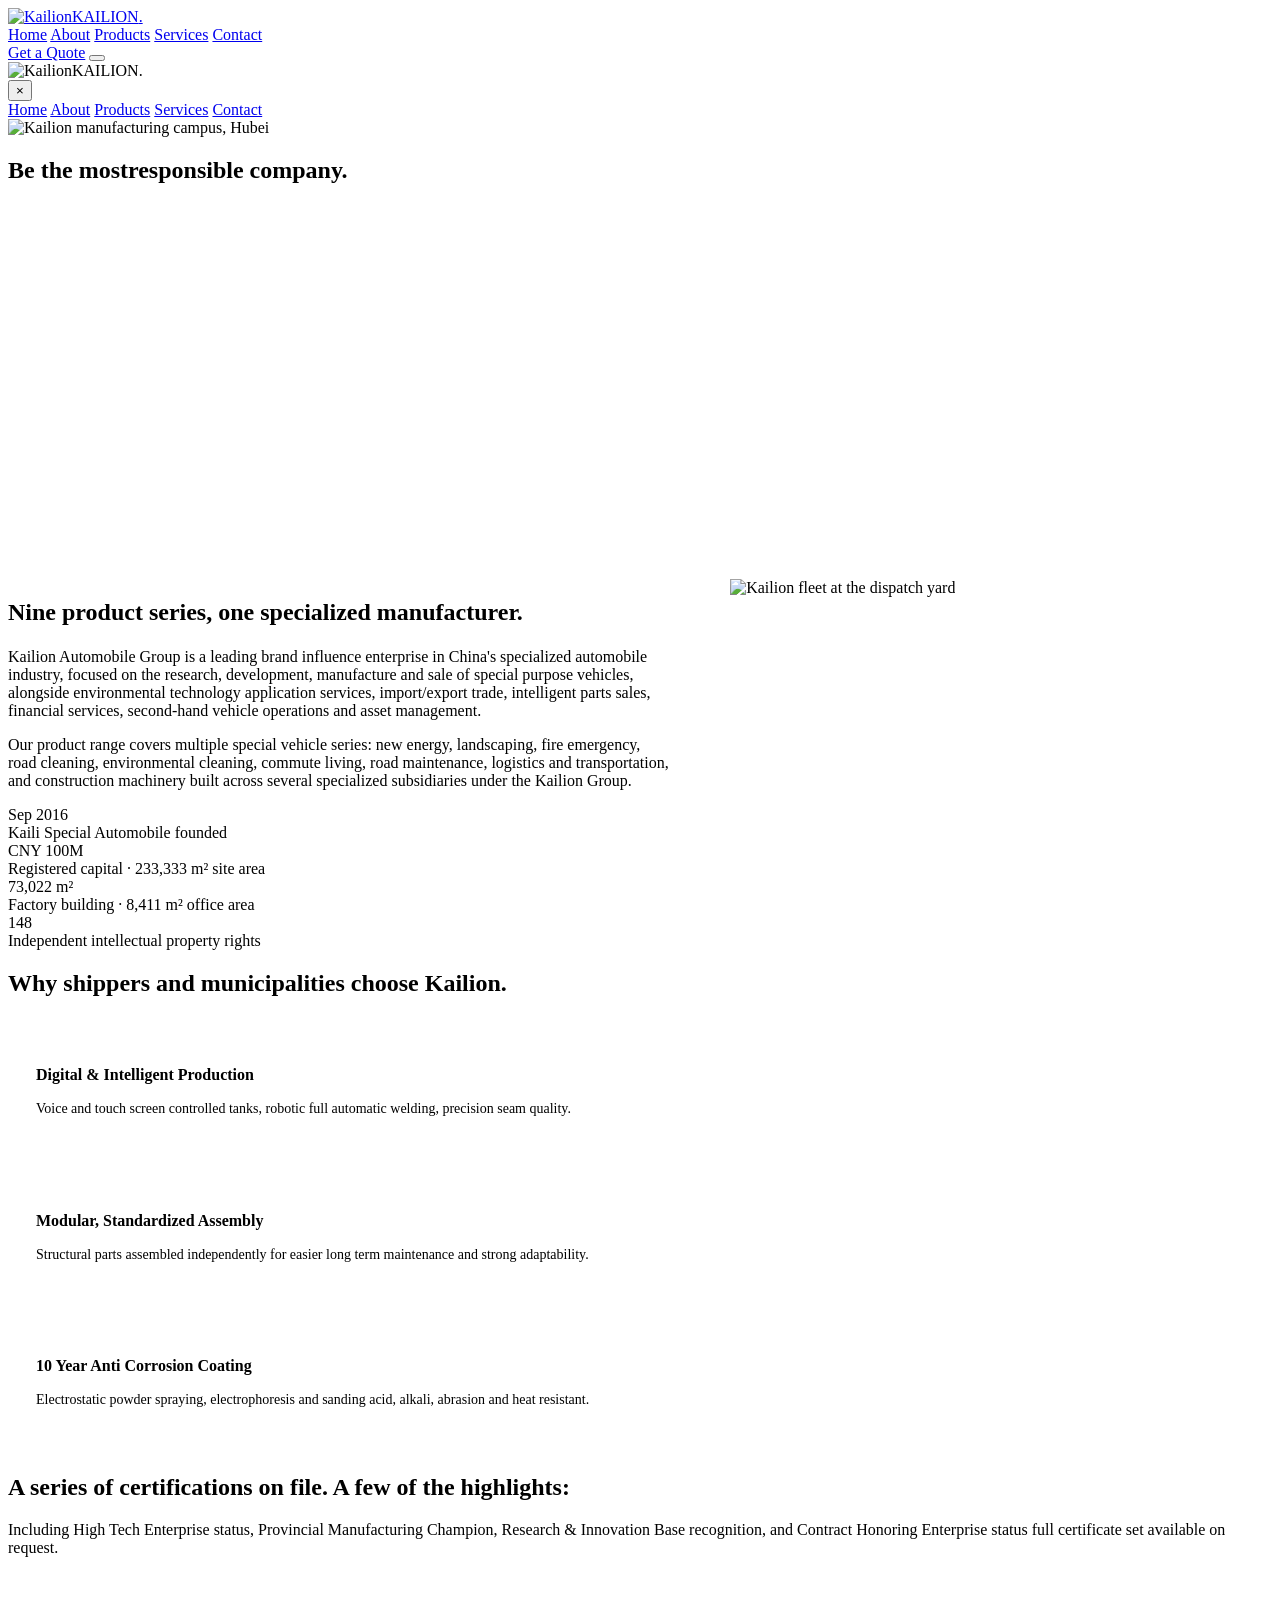
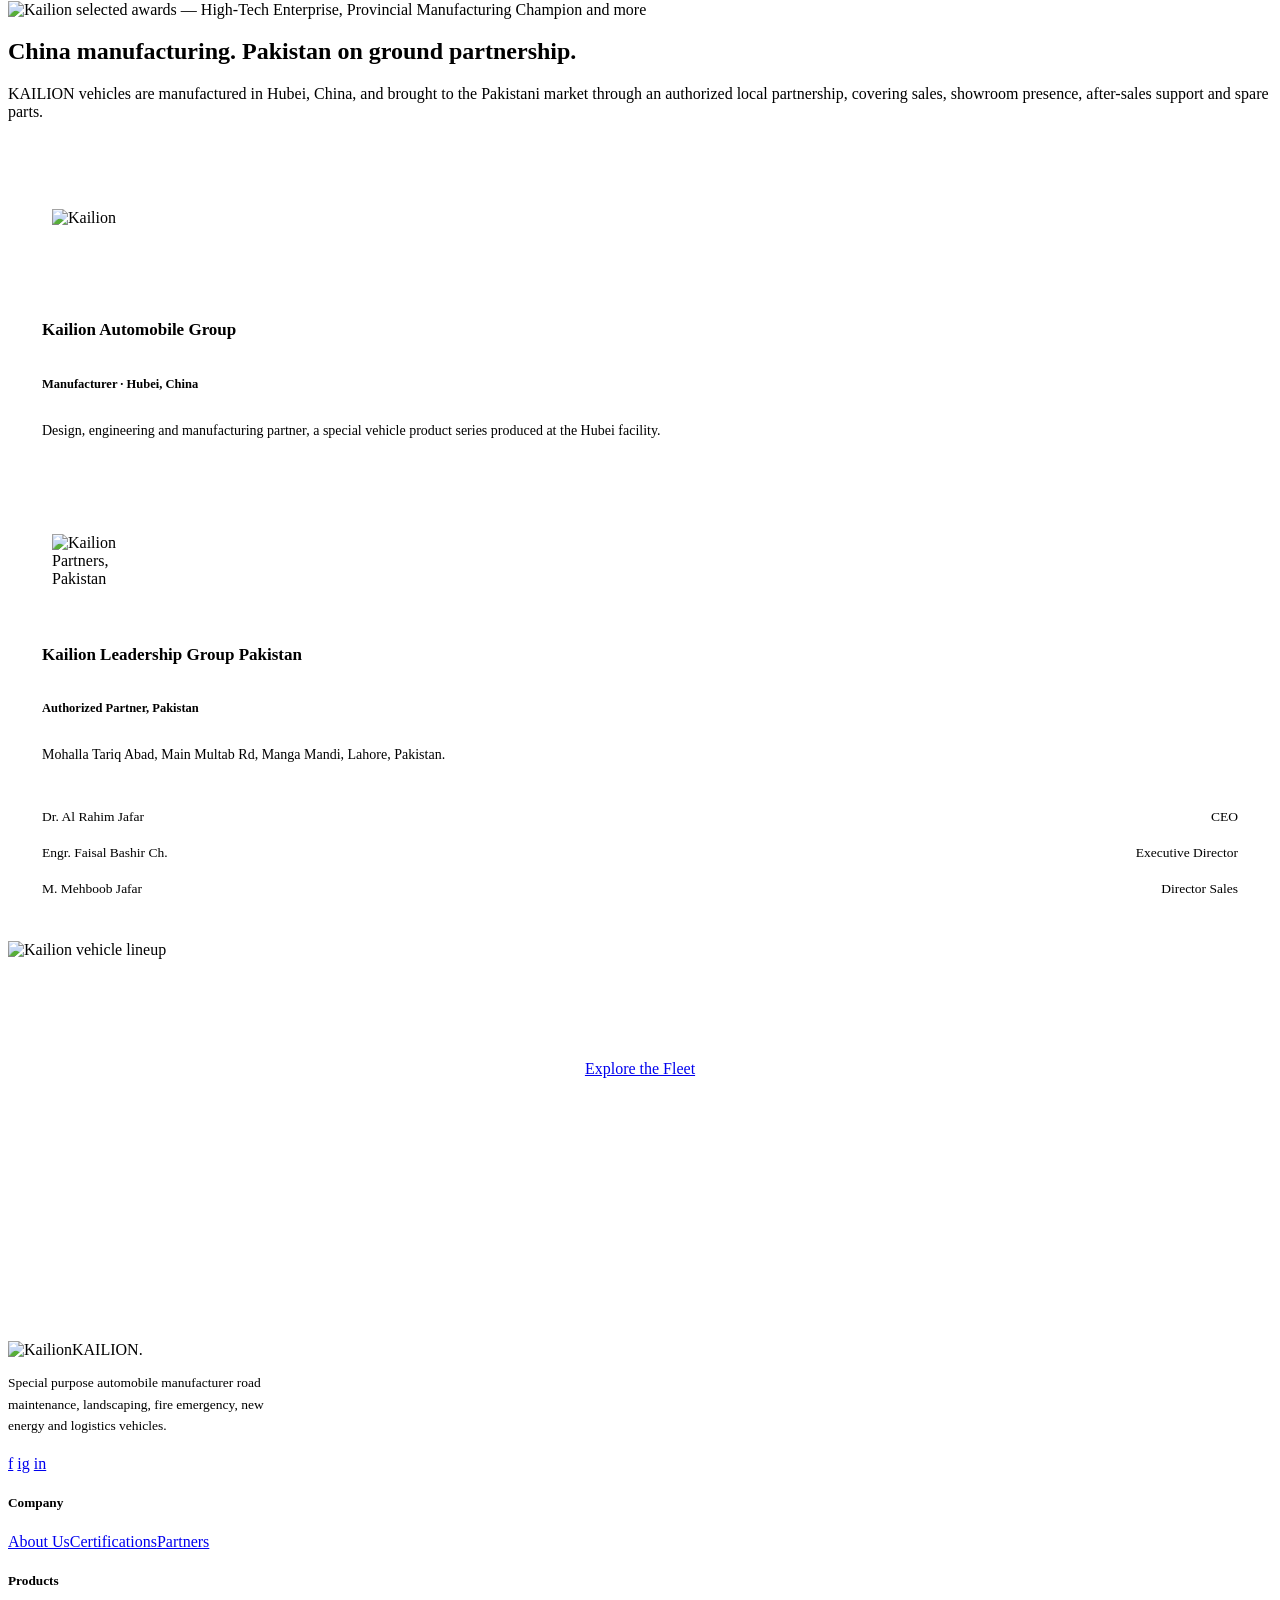
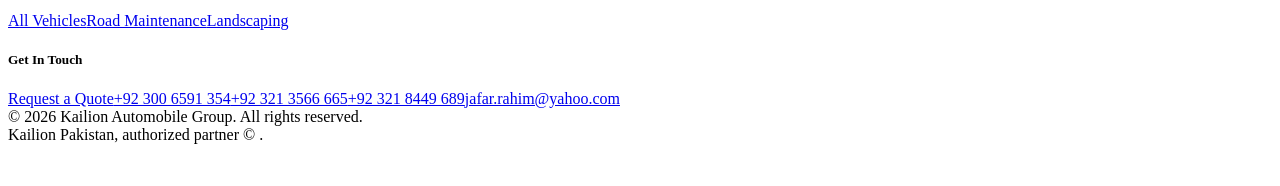
==== about.html @ 7ee62a3a "Add files via upload" ====
<!DOCTYPE html>
<html lang="en">
<head>
<meta charset="UTF-8">
<meta name="viewport" content="width=device-width, initial-scale=1.0">
<title>About KailionTrucks Partners Company Profile &amp; Certifications</title>
<meta name="description" content="About Kailion Automobile Group founded 2016 in Hubei, China. Company profile, certifications, manufacturing facts, and the Pakistan partnership.">
<meta property="og:title" content="About Kailion  Company Profile & Certifications">
<meta property="og:description" content="Founded 2016, Hubei China. 148 patents, 27 certifications, nine special vehicle product series.">
<meta property="og:type" content="website">
<link rel="preconnect" href="https://fonts.googleapis.com">
<link rel="preconnect" href="https://fonts.gstatic.com" crossorigin>
<link href="https://fonts.googleapis.com/css2?family=Inter:wght@400;500;600;700;800&family=Poppins:ital,wght@0,700;0,800;1,700;1,800&display=swap" rel="stylesheet">
<!-- PASTE GOOGLE SEARCH CONSOLE VERIFICATION TAG HERE (only needed on index.html, but fine on every page) -->
<link rel="icon" type="image/x-icon" href="favicon.ico">
<link rel="icon" type="image/png" sizes="32x32" href="assets/img/favicon-32.png">
<link rel="icon" type="image/png" sizes="16x16" href="assets/img/favicon-16.png">
<link rel="apple-touch-icon" sizes="180x180" href="assets/img/apple-touch-icon.png">
<link rel="stylesheet" href="css/style.css">
</head>
<body>

<header id="siteHeader">
  <div class="wrap">
    <a class="logo" href="index.html"><img src="assets/img/kailion-logo.png" alt="Kailion" style="height:34px; width:auto;"><span class="logo-word">KAILION<span style="color:var(--red);font-style:normal;">.</span></span></a>
        <nav class="links">
      <a href="index.html">Home</a>
      <a href="about.html" class="active">About</a>
      <a href="products.html">Products</a>
      <a href="services.html">Services</a>
      <a href="contact.html">Contact</a>
    </nav>
    <a href="https://wa.me/923006591354?text=Hi%2C%20I%27m%20interested%20in%20Kailion%20vehicles" class="cta-pill" target="_blank" rel="noopener">Get a Quote</a>
    <button class="burger" id="burgerBtn" aria-label="Menu"><span></span><span></span><span></span></button>
  </div>
</header>

<div id="mobileNav">
  <div class="mtop"><div class="logo"><img src="assets/img/kailion-logo.png" alt="Kailion" style="height:34px; width:auto;"><span class="logo-word">KAILION<span style="color:var(--red);font-style:normal;">.</span></span></div><button class="close" id="mobileNavClose">×</button></div>
    <a href="index.html">Home</a>
  <a href="about.html">About</a>
  <a href="products.html">Products</a>
  <a href="services.html">Services</a>
  <a href="contact.html">Contact</a>
</div>

<section class="photo-hero" style="min-height:460px;">
  <img class="bgimg" src="assets/img/factory-aerial.jpg" alt="Kailion manufacturing campus, Hubei">
  <div class="scrim"></div>
  <div class="wrap content">
    
    <h1 class="hero-h"><span class="l">Be the most</span><span class="l">responsible company.</span></h1>
  </div>
</section>

<section class="sec">
  <div class="wrap" style="display:grid; grid-template-columns:1.1fr 0.9fr; gap:60px;">
    <div class="reveal">
      <h2 class="sec-h">Nine product series, one specialized manufacturer.</h2>
      <p class="sec-p" style="max-width:none; margin-top:22px;">
        Kailion Automobile Group is a leading brand influence enterprise in China's specialized automobile industry, focused on the research, development, manufacture and sale of special purpose vehicles, alongside environmental technology application services, import/export trade, intelligent parts sales, financial services, second-hand vehicle operations and asset management.
      </p>
      <p class="sec-p" style="max-width:none; margin-top:14px;">
        Our product range covers multiple special vehicle series: new energy, landscaping, fire emergency, road cleaning, environmental cleaning, commute living, road maintenance, logistics and transportation, and construction machinery built across several specialized subsidiaries under the Kailion Group.
      </p>
    </div>
    <div class="reveal rd1" style="border-radius:var(--radius); overflow:hidden; border:1px solid var(--line); align-self:start;">
      <img src="assets/img/warehouse.jpg" alt="Kailion fleet at the dispatch yard">
    </div>
  </div>

  <div class="wrap">
    <div class="fact-grid">
      <div class="fact-card reveal"><div class="n">Sep 2016</div><div class="l">Kaili Special Automobile founded</div></div>
      <div class="fact-card reveal rd1"><div class="n">CNY 100M</div><div class="l">Registered capital · 233,333 m² site area</div></div>
      <div class="fact-card reveal rd2"><div class="n">73,022 m²</div><div class="l">Factory building · 8,411 m² office area</div></div>
      <div class="fact-card reveal rd3"><div class="n">148</div><div class="l">Independent intellectual property rights</div></div>
    </div>
  </div>
</section>

<section class="sec section-surface">
  <div class="wrap">
    <h2 class="sec-h reveal">Why shippers and municipalities choose Kailion.</h2>
    <div class="card-grid" style="grid-template-columns:repeat(3,1fr);">
      <div class="reveal" style="background:var(--bg); border-radius:var(--radius); padding:28px;">
        <h4 style="font-size:16px; font-weight:700; margin-bottom:8px;">Digital &amp; Intelligent Production</h4>
        <p style="font-size:14px; color:var(--muted); line-height:1.6;">Voice and touch screen controlled tanks, robotic full automatic welding, precision seam quality.</p>
      </div>
      <div class="reveal rd1" style="background:var(--bg); border-radius:var(--radius); padding:28px;">
        <h4 style="font-size:16px; font-weight:700; margin-bottom:8px;">Modular, Standardized Assembly</h4>
        <p style="font-size:14px; color:var(--muted); line-height:1.6;">Structural parts assembled independently for easier long term maintenance and strong adaptability.</p>
      </div>
      <div class="reveal rd2" style="background:var(--bg); border-radius:var(--radius); padding:28px;">
        <h4 style="font-size:16px; font-weight:700; margin-bottom:8px;">10 Year Anti Corrosion Coating</h4>
        <p style="font-size:14px; color:var(--muted); line-height:1.6;">Electrostatic powder spraying, electrophoresis and sanding acid, alkali, abrasion and heat resistant.</p>
      </div>
    </div>
  </div>
</section>

<section class="sec" id="certs">
  <div class="wrap">
      
    <h2 class="sec-h reveal">A series of  certifications on file. A few of the highlights:</h2>
    <p class="sec-p reveal">Including High Tech Enterprise status, Provincial Manufacturing Champion, Research &amp; Innovation Base recognition, and Contract Honoring Enterprise status full certificate set available on request.</p>
    <div class="reveal rd1" style="margin-top:44px; border-radius:var(--radius); overflow:hidden; border:1px solid var(--line);">
      <img src="assets/img/awards-selected.jpg" alt="Kailion selected awards — High-Tech Enterprise, Provincial Manufacturing Champion and more">
    </div>
  </div>
</section>

<section class="sec section-surface" id="partners">
  <div class="wrap">
    <h2 class="sec-h reveal">China manufacturing. Pakistan on ground partnership.</h2>
    <p class="sec-p reveal">KAILION vehicles are manufactured in Hubei, China, and brought to the Pakistani market through an authorized local partnership, covering sales, showroom presence, after-sales support and spare parts.</p>
    <!--
      HOW TO ADD A PARTNER CARD:
      Duplicate one ".partner-card" block below, change the logo image path,
      the name, the role text, and the description. Put logo files in assets/img/.
    -->
    <div class="card-grid" style="grid-template-columns:repeat(2,1fr); margin-top:44px;">
      <div class="partner-card reveal" style="background:var(--surface); border:1px solid var(--line); border-radius:var(--radius); padding:34px; display:flex; flex-direction:column; align-items:flex-start; gap:14px;">
        <div style="width:64px; height:64px; border-radius:12px; background:var(--blue-tint); display:flex; align-items:center; justify-content:center; padding:10px;"><img src="assets/img/kailion-logo.png" alt="Kailion" style="width:100%; height:100%; object-fit:contain;"></div>
        <h4 style="font-size:17px; font-weight:700;">Kailion Automobile Group</h4>
        <div style="font-size:12.5px; color:var(--red); font-weight:700;">Manufacturer · Hubei, China</div>
        <p style="font-size:14px; color:var(--muted); line-height:1.6;">Design, engineering and manufacturing partner, a special vehicle product series produced at the Hubei facility.</p>
      </div>
      <div class="partner-card reveal rd1" style="background:var(--surface); border:1px solid var(--line); border-radius:var(--radius); padding:34px; display:flex; flex-direction:column; align-items:flex-start; gap:14px;">
        <div style="width:64px; height:64px; border-radius:12px; background:var(--red-tint); display:flex; align-items:center; justify-content:center; padding:10px;"><img src="assets/img/kailion-logo.png" alt="Kailion Partners, Pakistan" style="width:100%; height:100%; object-fit:contain;"></div>
        <h4 style="font-size:17px; font-weight:700;">Kailion Leadership Group Pakistan</h4>
        <div style="font-size:12.5px; color:var(--red); font-weight:700;">Authorized Partner, Pakistan</div>
        <p style="font-size:14px; color:var(--muted); line-height:1.6;">Mohalla Tariq Abad, Main Multab Rd, Manga Mandi, Lahore, Pakistan.</p>
        <div style="display:flex; flex-direction:column; gap:0; margin-top:4px; font-size:13.5px; color:var(--ink); width:100%;">
          <div style="display:flex; justify-content:space-between; padding:10px 0; border-top:1px solid var(--line);"><span>Dr. Al Rahim Jafar</span><span style="color:var(--muted);">CEO</span></div>
          <div style="display:flex; justify-content:space-between; padding:10px 0; border-top:1px solid var(--line);"><span>Engr. Faisal Bashir Ch.</span><span style="color:var(--muted);">Executive Director</span></div>
          <div style="display:flex; justify-content:space-between; padding:10px 0; border-top:1px solid var(--line);"><span>M. Mehboob Jafar</span><span style="color:var(--muted);">Director Sales</span></div>
        </div>
      </div>
    </div>
  </div>
</section>

<section class="photo-hero" style="min-height:400px;">
  <img class="bgimg" src="assets/img/hero-lineup.jpg" alt="Kailion vehicle lineup">
  <div class="scrim"></div>
  <div class="wrap content" style="text-align:center; align-items:center; display:flex; flex-direction:column;">
    <h2 style="color:#fff; font-size:clamp(22px,3.6vw,36px); font-weight:800;">See the full product range.</h2>
    <div class="hero-ctas" style="animation-delay:0; opacity:1; justify-content:center;">
      <a href="products.html" class="btn-solid">Explore the Fleet</a>
    </div>
  </div>
</section>

<footer>
  <div class="wrap">
    <div class="fgrid">
      <div>
        <div class="logo" style="margin-bottom:12px;"><img src="assets/img/kailion-logo.png" alt="Kailion" style="height:34px; width:auto;"><span class="logo-word">KAILION<span style="color:var(--red);font-style:normal;">.</span></span></div>
        <p style="font-size:13.5px; color:var(--muted); line-height:1.6; max-width:260px;">Special purpose automobile manufacturer road maintenance, landscaping, fire emergency, new energy and logistics vehicles.</p>
        <div class="social-row" style="margin-top:18px;">
          <a href="#" aria-label="Facebook">f</a>
          <a href="#" aria-label="Instagram">ig</a>
          <a href="#" aria-label="LinkedIn">in</a>
        </div>
      </div>
      <div><h5>Company</h5><div class="flist"><a href="about.html">About Us</a><a href="about.html#certs">Certifications</a><a href="about.html#partners">Partners</a></div></div>
      <div><h5>Products</h5><div class="flist"><a href="products.html">All Vehicles</a><a href="products.html">Road Maintenance</a><a href="products.html">Landscaping</a></div></div>
      <div><h5>Get In Touch</h5><div class="flist"><a href="contact.html">Request a Quote</a><a href="tel:+923006591354">+92 300 6591 354</a><a href="tel:+923213566665">+92 321 3566 665</a><a href="tel:+923218449689">+92 321 8449 689</a><a href="mailto:jafar.rahim@yahoo.com">jafar.rahim@yahoo.com</a></div></div>
    </div>
    <div class="fbottom">
      <div>© 2026 Kailion Automobile Group. All rights reserved.</div>
      <div>Kailion Pakistan, authorized partner © .</div>
    </div>
  </div>
</footer>


<a href="https://wa.me/923006591354?text=Hi%2C%20I%27m%20interested%20in%20Kailion%20vehicles" class="wa-float" target="_blank" rel="noopener" aria-label="Chat on WhatsApp">
  <svg viewBox="0 0 32 32" width="30" height="30" xmlns="http://www.w3.org/2000/svg"><path fill="#fff" d="M16.02 3C9.4 3 4 8.4 4 15.02c0 2.35.66 4.55 1.8 6.44L4 29l7.72-1.75a11.9 11.9 0 0 0 4.3.8h.01c6.62 0 12.02-5.4 12.02-12.03C28.05 8.4 22.65 3 16.02 3Zm0 21.9h-.01a9.9 9.9 0 0 1-5.05-1.39l-.36-.21-4.58 1.04 1.06-4.46-.24-.38a9.86 9.86 0 0 1-1.52-5.48c0-5.47 4.45-9.92 9.93-9.92 2.65 0 5.14 1.03 7.01 2.9a9.85 9.85 0 0 1 2.9 7.02c0 5.47-4.45 9.88-9.14 9.88Zm5.44-7.41c-.3-.15-1.76-.87-2.03-.97-.27-.1-.47-.15-.67.15-.2.3-.77.97-.94 1.17-.17.2-.35.22-.65.07-.3-.15-1.24-.46-2.37-1.47-.87-.78-1.47-1.74-1.64-2.04-.17-.3-.02-.46.13-.6.13-.13.3-.35.45-.52.15-.17.2-.3.3-.5.1-.2.05-.37-.02-.52-.07-.15-.67-1.62-.92-2.22-.24-.58-.49-.5-.67-.51h-.57c-.2 0-.52.07-.79.37-.27.3-1.04 1.02-1.04 2.48 0 1.46 1.07 2.87 1.22 3.07.15.2 2.1 3.2 5.08 4.49.71.31 1.26.49 1.69.62.71.23 1.36.2 1.87.12.57-.08 1.76-.72 2-1.42.25-.69.25-1.29.17-1.42-.07-.13-.27-.2-.57-.35Z"/></svg>
</a>

<script src="js/main.js"></script>
</body>
</html>
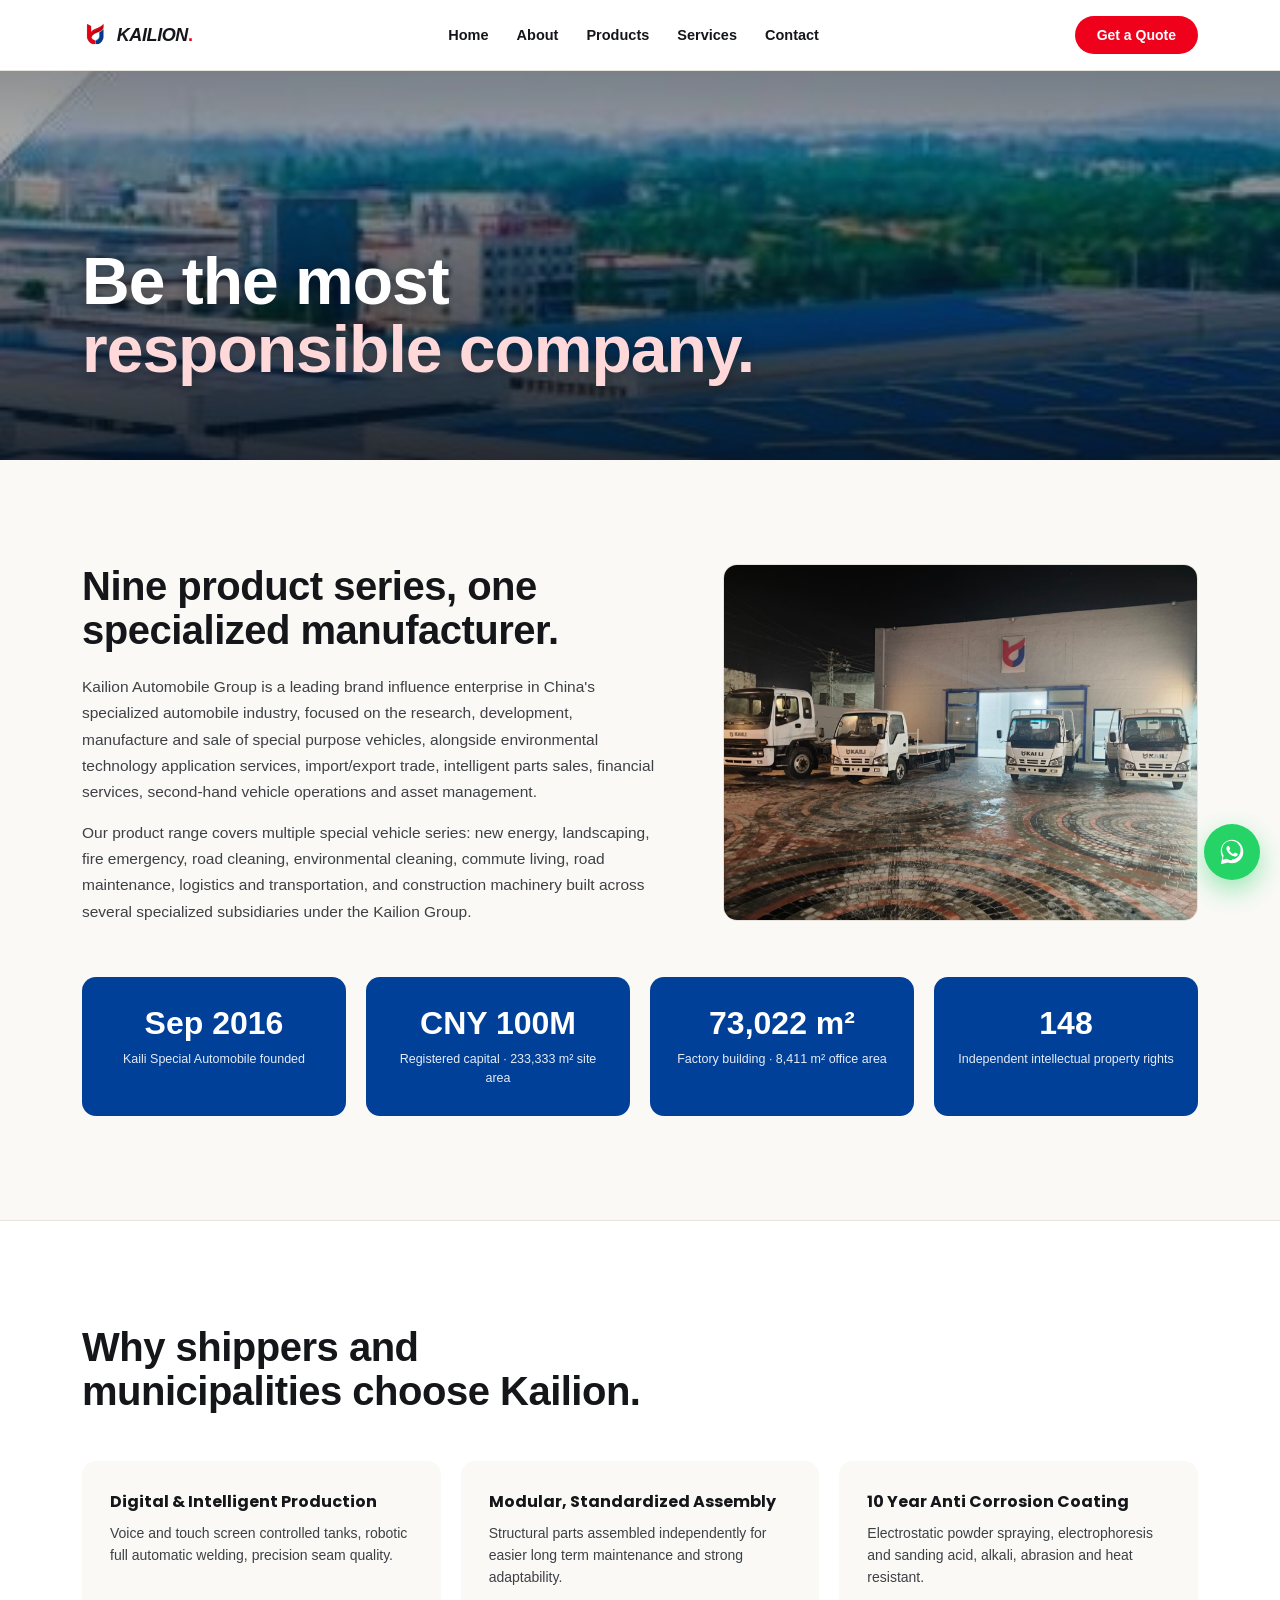
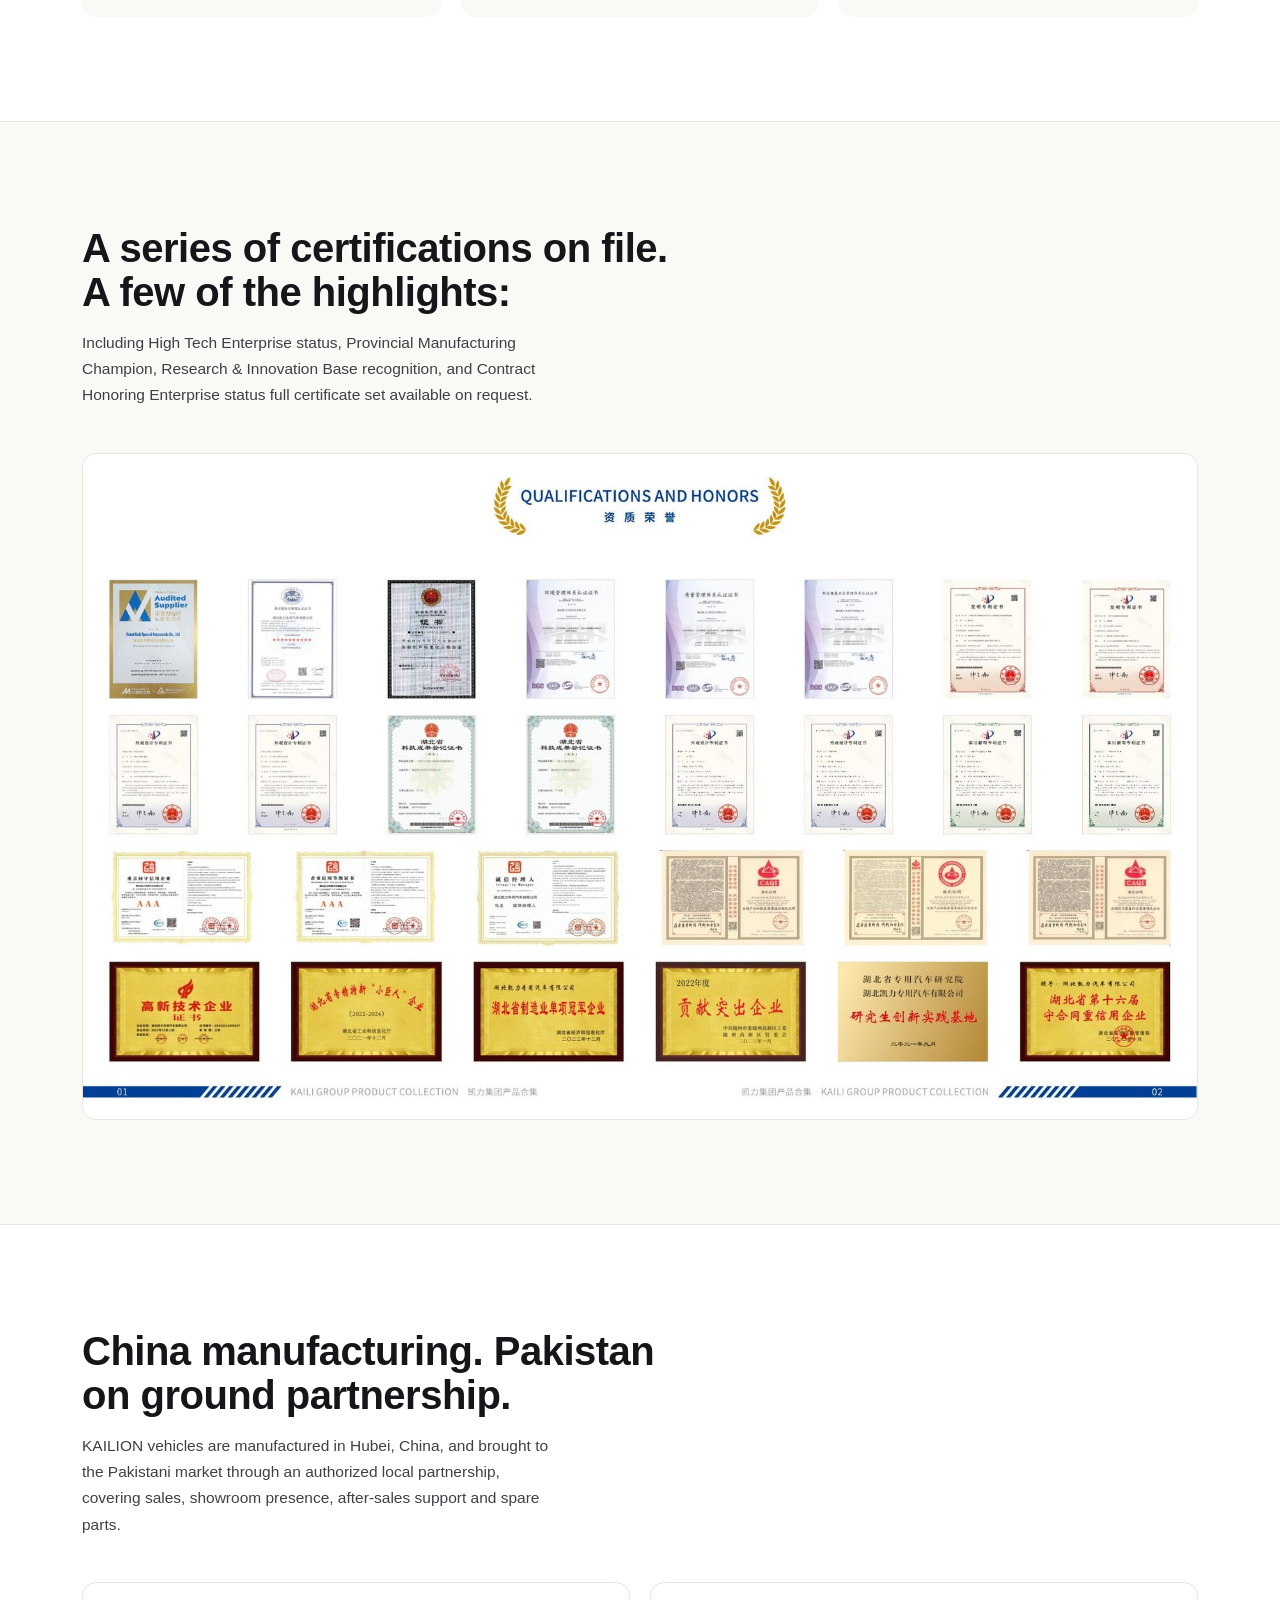
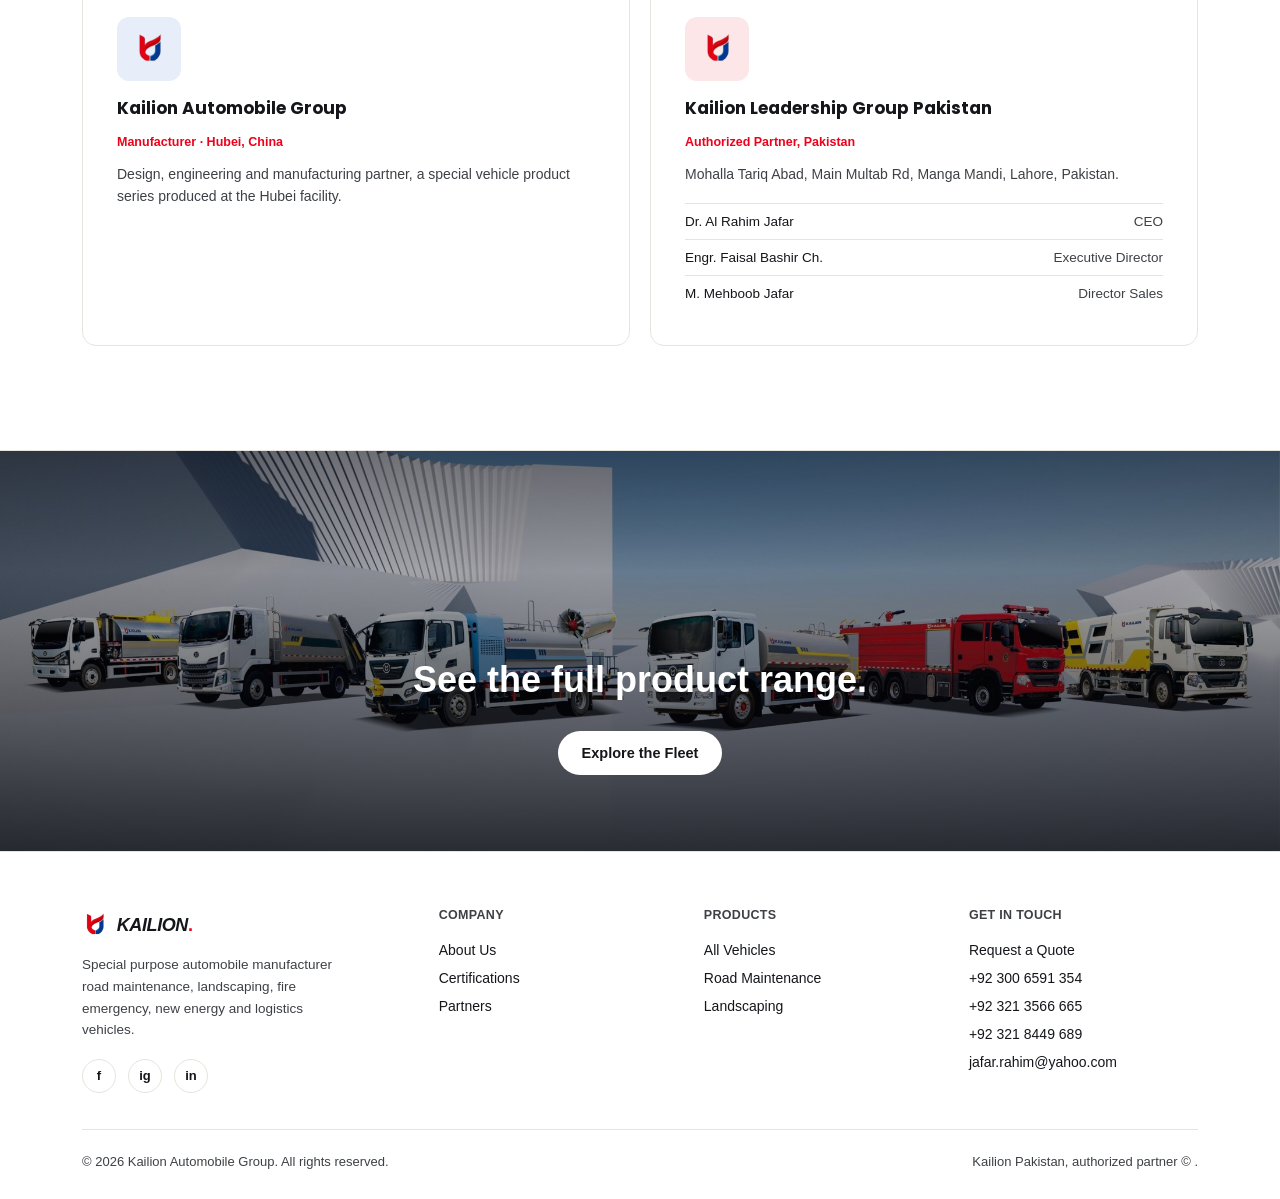
==== commit 69fd71b8: "Update about.html" ====
--- a/about.html
+++ b/about.html
@@ -12,6 +12,7 @@
 <link rel="preconnect" href="https://fonts.gstatic.com" crossorigin>
 <link href="https://fonts.googleapis.com/css2?family=Inter:wght@400;500;600;700;800&family=Poppins:ital,wght@0,700;0,800;1,700;1,800&display=swap" rel="stylesheet">
 <!-- PASTE GOOGLE SEARCH CONSOLE VERIFICATION TAG HERE (only needed on index.html, but fine on every page) -->
+<link rel="canonical" href="https://kailiontrucks.com/">
 <link rel="icon" type="image/x-icon" href="favicon.ico">
 <link rel="icon" type="image/png" sizes="32x32" href="assets/img/favicon-32.png">
 <link rel="icon" type="image/png" sizes="16x16" href="assets/img/favicon-16.png">
--- a/css/style.css
+++ b/css/style.css
@@ -0,0 +1,207 @@
+:root{
+  --bg:#FAF9F6;
+  --surface:#FFFFFF;
+  --ink:#14161A;
+  --muted:#3D4045;
+  --line:#E7E4DD;
+  --blue:#004098;
+  --blue-deep:#002F70;
+  --blue-tint:#E7EEF9;
+  --red:#EF001B;
+  --red-tint:#FDE6E8;
+  --radius:14px;
+  --font:'Inter', -apple-system, sans-serif;
+  --font-display:'Poppins', -apple-system, sans-serif;
+}
+h1,h2,h3,h4,.fact-card .n,.trust-item .n,.stat-block .n{font-family:var(--font-display);}
+.logo-word{font-family:var(--font-display); font-style:italic; font-weight:800; letter-spacing:-0.4px;}
+*{margin:0;padding:0;box-sizing:border-box;}
+html{scroll-behavior:smooth;}
+body{background:var(--bg); color:var(--ink); font-family:var(--font); overflow-x:hidden; -webkit-font-smoothing:antialiased;}
+@media (prefers-reduced-motion: reduce){*{animation-duration:.01ms !important; transition-duration:.01ms !important; scroll-behavior:auto !important;}}
+a{color:inherit; text-decoration:none;}
+img{max-width:100%; display:block;}
+ul{list-style:none;}
+.wrap{max-width:1180px; margin:0 auto; padding:0 32px;}
+@media(max-width:640px){.wrap{padding:0 20px;}}
+
+/* header */
+header{position:fixed; top:0; left:0; right:0; z-index:70; padding:16px 0; transition:padding .3s ease, box-shadow .3s ease; background:var(--surface); border-bottom:1px solid var(--line);}
+header.scrolled{padding:12px 0; box-shadow:0 4px 20px rgba(20,22,26,0.06);}
+header .wrap{display:flex; align-items:center; justify-content:space-between;}
+.logo{display:flex; align-items:center; gap:10px; font-weight:800; font-size:18px; letter-spacing:-0.3px;}
+.logo img{height:30px; width:auto;}
+nav.links{display:flex; gap:28px; font-size:14.5px; font-weight:500;}
+@media(max-width:920px){nav.links{display:none;}}
+nav.links a{position:relative; padding:4px 0; opacity:1; font-weight:600;}
+nav.links a:hover, nav.links a.active{opacity:1;}
+.cta-pill{background:var(--red); color:#fff; font-weight:600; font-size:14px; padding:11px 22px; border-radius:100px; transition:transform .2s ease, background .2s ease; white-space:nowrap;}
+.cta-pill:hover{transform:translateY(-1px); background:#C40016;}
+
+/* mobile nav */
+.burger{display:none; flex-direction:column; gap:5px; cursor:pointer; background:none; border:none; padding:12px; margin:-12px; min-width:44px; min-height:44px; align-items:center; justify-content:center;}
+.burger span{width:22px; height:2px; background:currentColor; display:block;}
+@media(max-width:920px){.burger{display:flex;}}
+/* Bulletproof mobile safety net — forces single column on any grid, even inline-styled ones */
+@media(max-width:640px){
+  .card-grid, [style*="grid-template-columns"] { grid-template-columns: 1fr !important; }
+  .detail-grid, .contact-grid { grid-template-columns: 1fr !important; }
+}
+@media(min-width:641px) and (max-width:900px){
+  [style*="grid-template-columns:repeat(3"],
+  [style*="grid-template-columns:repeat(4"] { grid-template-columns: repeat(2,1fr) !important; }
+}
+@media(max-width:920px){
+  header .cta-pill{display:none;}
+}
+@media(max-width:480px){
+  .logo-word{font-size:16px;}
+  .logo svg{width:24px; height:24px;}
+  h1.hero-h{letter-spacing:-0.5px;}
+  .eyebrow{font-size:11.5px; letter-spacing:0.1px; flex-wrap:wrap;}
+  #trust .wrap{gap:22px 14px;}
+  footer .fgrid{grid-template-columns:1fr;}
+  .photo-hero .content{padding-bottom:34px;}
+  .photo-hero{min-height:460px !important;}
+}
+img{-webkit-user-drag:none;}
+#mobileNav{overflow-y:auto;}
+body.nav-open{overflow:hidden;}
+#mobileNav{position:fixed; inset:0; z-index:90; background:var(--bg); display:none; flex-direction:column; padding:26px 24px;}
+#mobileNav.open{display:flex;}
+#mobileNav .mtop{display:flex; justify-content:space-between; align-items:center; margin-bottom:40px;}
+#mobileNav a{font-size:22px; font-weight:700; padding:14px 0; border-bottom:1px solid var(--line);}
+#mobileNav .close{background:none; border:none; font-size:28px; line-height:1; cursor:pointer;}
+
+/* generic hero (photo) */
+.photo-hero{min-height:400px; position:relative; display:flex; align-items:flex-end;}
+.hero-main{height:86vh; min-height:560px; overflow:hidden;}
+.photo-hero .bgimg{position:absolute; inset:0; width:100%; height:100%; object-fit:cover;}
+.slide-track{position:absolute; inset:0;}
+.photo-hero .bgimg.slide{opacity:0; transition:opacity 1.4s ease;}
+.photo-hero .bgimg.slide.active{opacity:1;}
+.slide-dots{position:absolute; bottom:22px; right:26px; z-index:6; display:flex; gap:8px;}
+.dot-ind{width:8px; height:8px; border-radius:50%; background:rgba(255,255,255,0.45); cursor:pointer; transition:background .3s ease, transform .3s ease; border:none; padding:0;}
+.dot-ind.active{background:#fff; transform:scale(1.3);}
+@media(max-width:640px){.slide-dots{right:16px; bottom:16px;}}
+.hero-main .bgimg{height:112%;}
+.photo-hero .scrim{position:absolute; inset:0; background:linear-gradient(180deg, rgba(4,6,12,0.55) 0%, rgba(4,6,12,0.35) 30%, rgba(4,6,12,0.82) 100%);}
+.photo-hero .content h1, .photo-hero .content p, .photo-hero .content .eyebrow{text-shadow:0 2px 14px rgba(0,0,0,0.35);}
+.photo-hero .content{position:relative; z-index:3; color:#fff; padding-bottom:76px; width:100%;}
+.eyebrow{font-size:13px; font-weight:600; letter-spacing:0.3px; display:flex; align-items:center; gap:8px; margin-bottom:16px; opacity:0; animation:fadeUp .7s ease forwards .1s;}
+.eyebrow .dot{width:6px; height:6px; border-radius:50%; background:var(--red);}
+h1.hero-h{font-size:clamp(32px,6vw,66px); font-weight:800; line-height:1.04; letter-spacing:-1px; max-width:760px;}
+h1.hero-h .l{display:block; opacity:0; transform:translateY(34px); animation:fadeUp .85s cubic-bezier(.2,.7,.2,1) forwards;}
+h1.hero-h .l:nth-child(1){animation-delay:.02s;}
+h1.hero-h .l:nth-child(2){animation-delay:.16s; color:#FFD9D9;}
+@keyframes fadeUp{to{opacity:1; transform:translateY(0);}}
+.hero-sub{max-width:480px; font-size:16px; line-height:1.6; opacity:0; animation:fadeUp .8s ease forwards .38s; margin-top:20px; color:rgba(255,255,255,0.88);}
+.hero-ctas{display:flex; gap:14px; margin-top:30px; opacity:0; animation:fadeUp .8s ease forwards .5s; flex-wrap:wrap;}
+.btn-solid{background:#fff; color:var(--ink); padding:14px 24px; font-weight:700; font-size:14.5px; border-radius:100px; transition:transform .2s ease;}
+.btn-solid:hover{transform:translateY(-2px);}
+.btn-outline{border:1.5px solid rgba(255,255,255,0.55); color:#fff; padding:14px 24px; font-weight:600; font-size:14.5px; border-radius:100px; transition:background .2s ease, border-color .2s ease;}
+.btn-outline:hover{background:rgba(255,255,255,0.12); border-color:#fff;}
+.btn-dark{background:var(--ink); color:#fff; padding:14px 24px; font-weight:700; font-size:14.5px; border-radius:100px; transition:transform .2s ease, background .2s ease;}
+.btn-dark:hover{transform:translateY(-2px); background:var(--blue-deep);}
+
+/* trust bar */
+#trust{background:var(--surface); border-bottom:1px solid var(--line);}
+#trust .wrap{display:flex; justify-content:space-between; padding:26px 32px; flex-wrap:wrap; gap:18px;}
+.trust-item .n{font-size:25px; font-weight:800; letter-spacing:-0.5px;}
+.trust-item .l{font-size:12px; color:var(--muted); margin-top:2px;}
+
+/* reveal */
+.reveal{opacity:0; transform:translateY(28px); transition:opacity .8s cubic-bezier(.2,.7,.2,1), transform .8s cubic-bezier(.2,.7,.2,1);}
+.reveal.in{opacity:1; transform:translateY(0);}
+.rd1{transition-delay:.1s;} .rd2{transition-delay:.2s;} .rd3{transition-delay:.3s;}
+
+.sec{padding:104px 0;}
+@media(max-width:640px){.sec{padding:64px 0;}}
+.kicker{font-size:13px; color:var(--red); font-weight:700; margin-bottom:14px; letter-spacing:0.2px;}
+h2.sec-h{font-size:clamp(25px,3.6vw,40px); font-weight:800; line-height:1.1; letter-spacing:-0.5px; max-width:600px;}
+p.sec-p{color:var(--muted); font-size:15.5px; line-height:1.7; max-width:480px; margin-top:16px;}
+
+/* cards */
+.card-grid{display:grid; grid-template-columns:repeat(4,1fr); gap:20px; margin-top:48px;}
+@media(max-width:980px){.card-grid{grid-template-columns:repeat(2,1fr);}}
+@media(max-width:560px){.card-grid{grid-template-columns:1fr;}}
+.truck-card{background:var(--surface); border:1px solid var(--line); border-radius:var(--radius); overflow:hidden; transition:transform .25s ease, box-shadow .25s ease, border-color .25s ease; display:flex; flex-direction:column;}
+.truck-card:hover{transform:translateY(-5px); box-shadow:0 22px 44px -22px rgba(20,22,26,0.22); border-color:transparent;}
+.truck-card .thumb{aspect-ratio:4/3; overflow:hidden; background:#F1EFEA; position:relative;}
+.truck-card .thumb img{width:100%; height:100%; object-fit:cover; transition:transform .5s ease;}
+.truck-card:hover .thumb img{transform:scale(1.06);}
+.truck-card .cat{position:absolute; top:10px; left:10px; background:rgba(255,255,255,0.92); font-size:10.5px; font-weight:700; padding:5px 10px; border-radius:100px; color:var(--blue);}
+.truck-card .body{padding:16px 16px 18px;}
+.truck-card h4{font-size:14.5px; font-weight:700; line-height:1.3; margin-bottom:2px;}
+.truck-card .cn{font-size:12px; color:var(--muted); margin-bottom:10px;}
+.truck-card .tag{display:inline-block; font-size:11px; font-weight:600; color:var(--muted);}
+.truck-card .specbadge{display:inline-block; margin-top:10px; font-size:11px; font-weight:700; color:var(--blue);}
+
+footer{background:var(--surface); padding:56px 0 30px; border-top:1px solid var(--line); margin-top:0;}
+footer .fgrid{display:grid; grid-template-columns:1.4fr 1fr 1fr 1fr; gap:36px; padding-bottom:36px; border-bottom:1px solid var(--line);}
+@media(max-width:780px){footer .fgrid{grid-template-columns:1fr 1fr; gap:28px;}}
+footer h5{font-size:12.5px; font-weight:700; color:var(--muted); margin-bottom:14px; letter-spacing:0.3px; text-transform:uppercase;}
+footer .flist a{display:block; font-size:14px; padding:6px 0; color:var(--ink); opacity:1;}
+footer .flist a:hover{color:var(--blue);}
+footer .fbottom{display:flex; justify-content:space-between; align-items:center; flex-wrap:wrap; gap:14px; padding-top:24px; font-size:13px; color:var(--muted);}
+.social-row{display:flex; gap:12px;}
+.social-row a{width:34px; height:34px; border:1px solid var(--line); border-radius:50%; display:flex; align-items:center; justify-content:center; font-size:13px; font-weight:700; color:var(--ink); transition:background .2s ease, color .2s ease;}
+.social-row a:hover{background:var(--blue); color:#fff; border-color:var(--blue);}
+
+::selection{background:var(--red-tint); color:var(--ink);}
+
+/* section variants reused across pages */
+.section-surface{background:var(--surface); border-top:1px solid var(--line); border-bottom:1px solid var(--line);}
+.pill{display:inline-flex; align-items:center; gap:6px; font-size:12px; font-weight:700; color:var(--blue); background:var(--blue-tint); padding:6px 12px; border-radius:100px;}
+
+/* filter tabs (services page) */
+.filter-row{display:flex; gap:10px; flex-wrap:wrap; margin-top:34px;}
+.filter-btn{background:var(--surface); border:1px solid var(--line); padding:9px 18px; border-radius:100px; font-size:13.5px; font-weight:600; cursor:pointer; transition:background .2s ease, color .2s ease, border-color .2s ease;}
+.filter-btn:hover{border-color:var(--blue);}
+.filter-btn.active{background:var(--ink); color:#fff; border-color:var(--ink);}
+
+/* forms */
+.form-card{background:var(--surface); border:1px solid var(--line); border-radius:var(--radius); padding:36px;}
+.form-row{display:flex; flex-direction:column; gap:16px;}
+.form-2col{display:grid; grid-template-columns:1fr 1fr; gap:16px;}
+@media(max-width:560px){.form-2col{grid-template-columns:1fr;}}
+.form-row label{font-size:12.5px; font-weight:600; color:var(--muted); margin-bottom:6px; display:block;}
+.form-row input, .form-row select, .form-row textarea{
+  width:100%; background:var(--bg); border:1px solid var(--line); color:var(--ink);
+  padding:13px 15px; border-radius:8px; font-family:var(--font); font-size:14.5px;
+}
+.form-row input:focus, .form-row select:focus, .form-row textarea:focus{outline:2px solid var(--blue); outline-offset:1px; border-color:var(--blue);}
+.form-row textarea{resize:vertical; min-height:100px;}
+.submit-btn{background:var(--blue); color:#fff; font-weight:700; font-size:14.5px; padding:14px 26px; border-radius:100px; border:none; cursor:pointer; transition:background .2s ease, transform .2s ease;}
+.submit-btn:hover{background:var(--blue-deep); transform:translateY(-1px);}
+.form-note{font-size:12.5px; color:var(--muted); margin-top:12px; line-height:1.6;}
+
+/* stats diamonds (about) */
+.fact-grid{display:grid; grid-template-columns:repeat(4,1fr); gap:20px; margin-top:52px;}
+@media(max-width:860px){.fact-grid{grid-template-columns:repeat(2,1fr);}}
+.fact-card{background:var(--blue); color:#fff; border-radius:var(--radius); padding:28px 22px; text-align:center;}
+.fact-card .n{font-size:32px; font-weight:800;}
+.fact-card .l{font-size:12.5px; margin-top:8px; line-height:1.5; opacity:0.9;}
+
+/* truck detail */
+.detail-hero{position:relative; padding-top:140px; padding-bottom:60px; background:var(--surface); border-bottom:1px solid var(--line);}
+.detail-grid{display:grid; grid-template-columns:1.1fr 0.9fr; gap:56px; align-items:flex-start;}
+@media(max-width:900px){.detail-grid{grid-template-columns:1fr;}}
+.detail-photo{border-radius:var(--radius); overflow:hidden; border:1px solid var(--line); background:#F1EFEA;}
+.detail-photo img{width:100%; height:auto; display:block;}
+.detail-crumb{font-size:13px; color:var(--muted); margin-bottom:18px;}
+.detail-crumb a:hover{color:var(--blue);}
+.price-tag{display:inline-block; background:var(--red); color:#fff; font-weight:800; font-size:16px; padding:10px 18px; border-radius:8px; margin-top:18px;}
+.price-note{font-size:12px; color:var(--muted); margin-top:8px; max-width:360px; line-height:1.5;}
+.spec-table{width:100%; margin-top:26px; border-collapse:collapse;}
+.spec-table tr{border-top:1px solid var(--line);}
+.spec-table td{padding:13px 4px; font-size:14px;}
+.spec-table td:first-child{color:var(--muted); width:52%;}
+.spec-table td:last-child{font-weight:700; text-align:right;}
+.feature-list{margin-top:22px; display:flex; flex-direction:column; gap:10px;}
+.feature-list li{font-size:14.5px; padding-left:22px; position:relative; line-height:1.5;}
+.feature-list li::before{content:'●'; color:var(--red); position:absolute; left:0; font-size:9px; top:6px;}
+
+.wa-float{position:fixed; right:20px; bottom:20px; z-index:80; width:56px; height:56px; border-radius:50%; background:#25D366; display:flex; align-items:center; justify-content:center; box-shadow:0 10px 26px rgba(37,211,102,0.45); transition:transform .2s ease;}
+.wa-float:hover{transform:scale(1.08);}
+@media(max-width:480px){.wa-float{width:50px; height:50px; right:14px; bottom:14px;}}
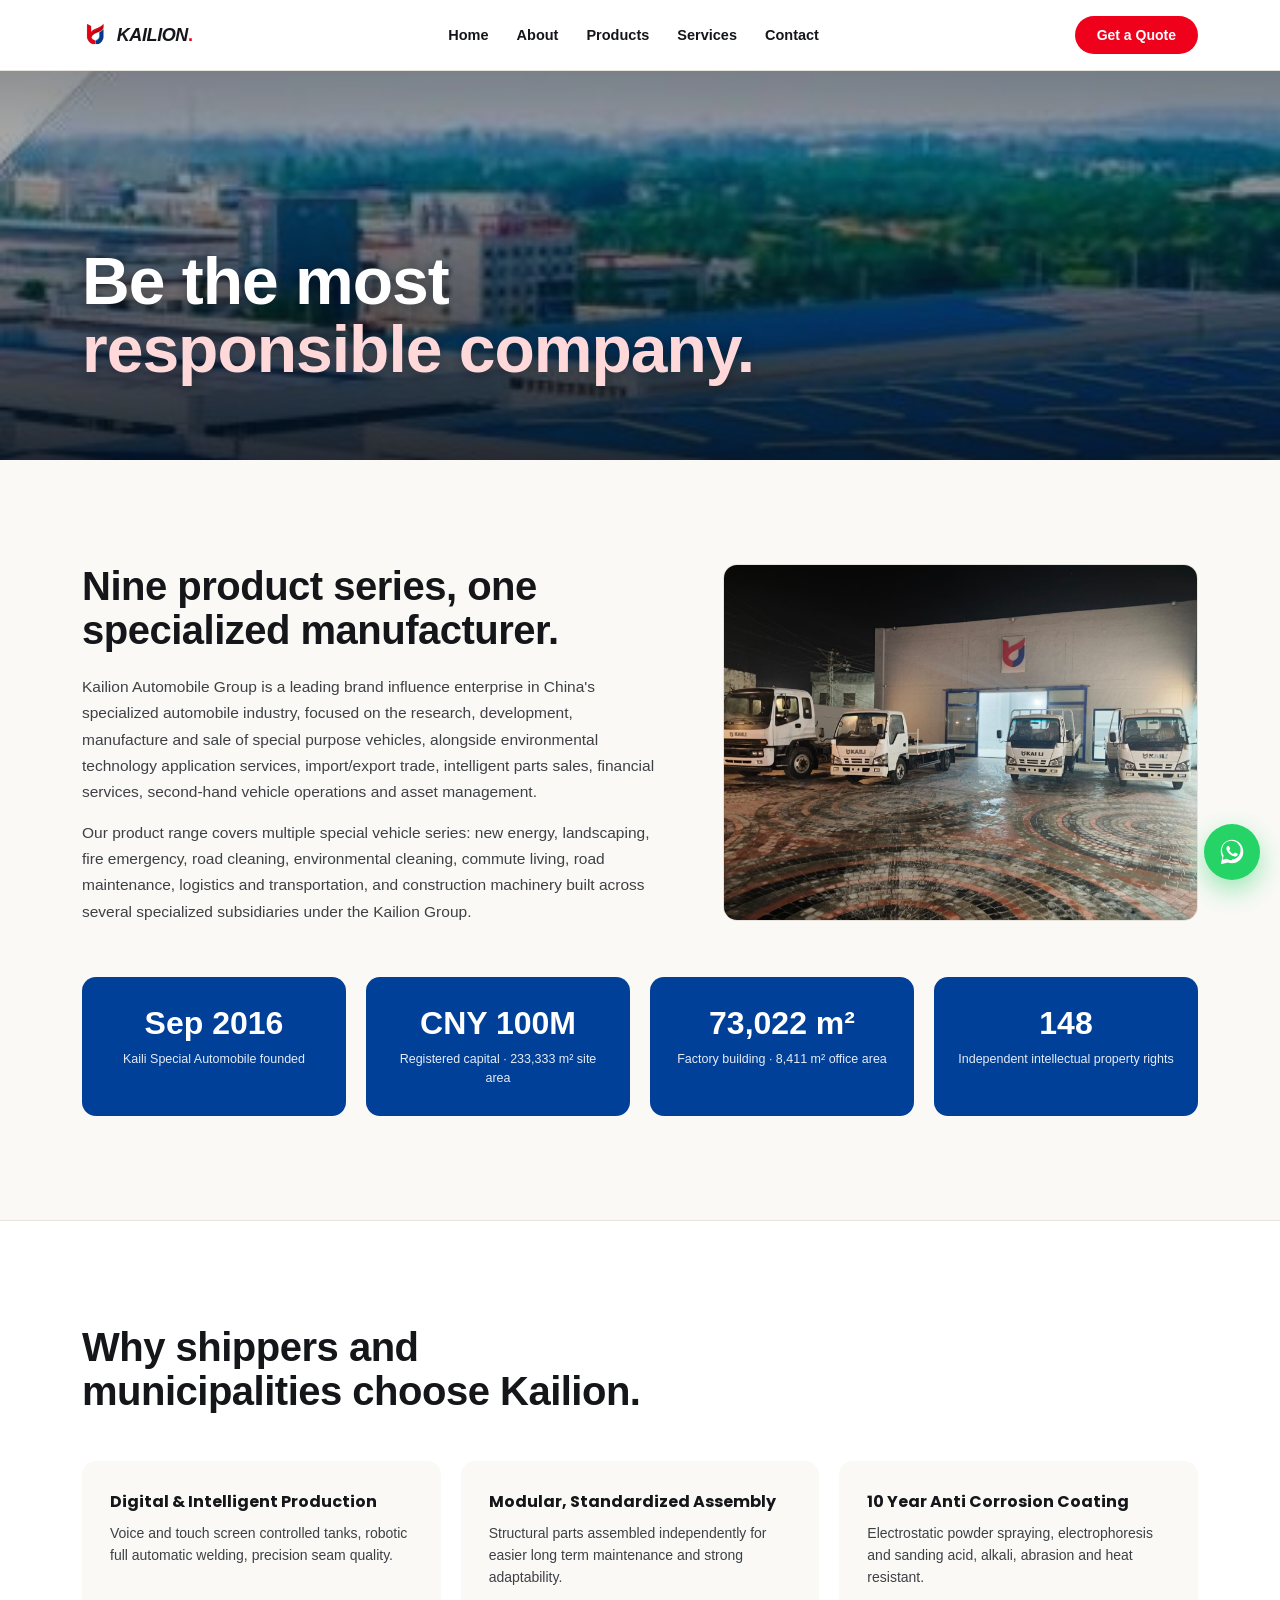
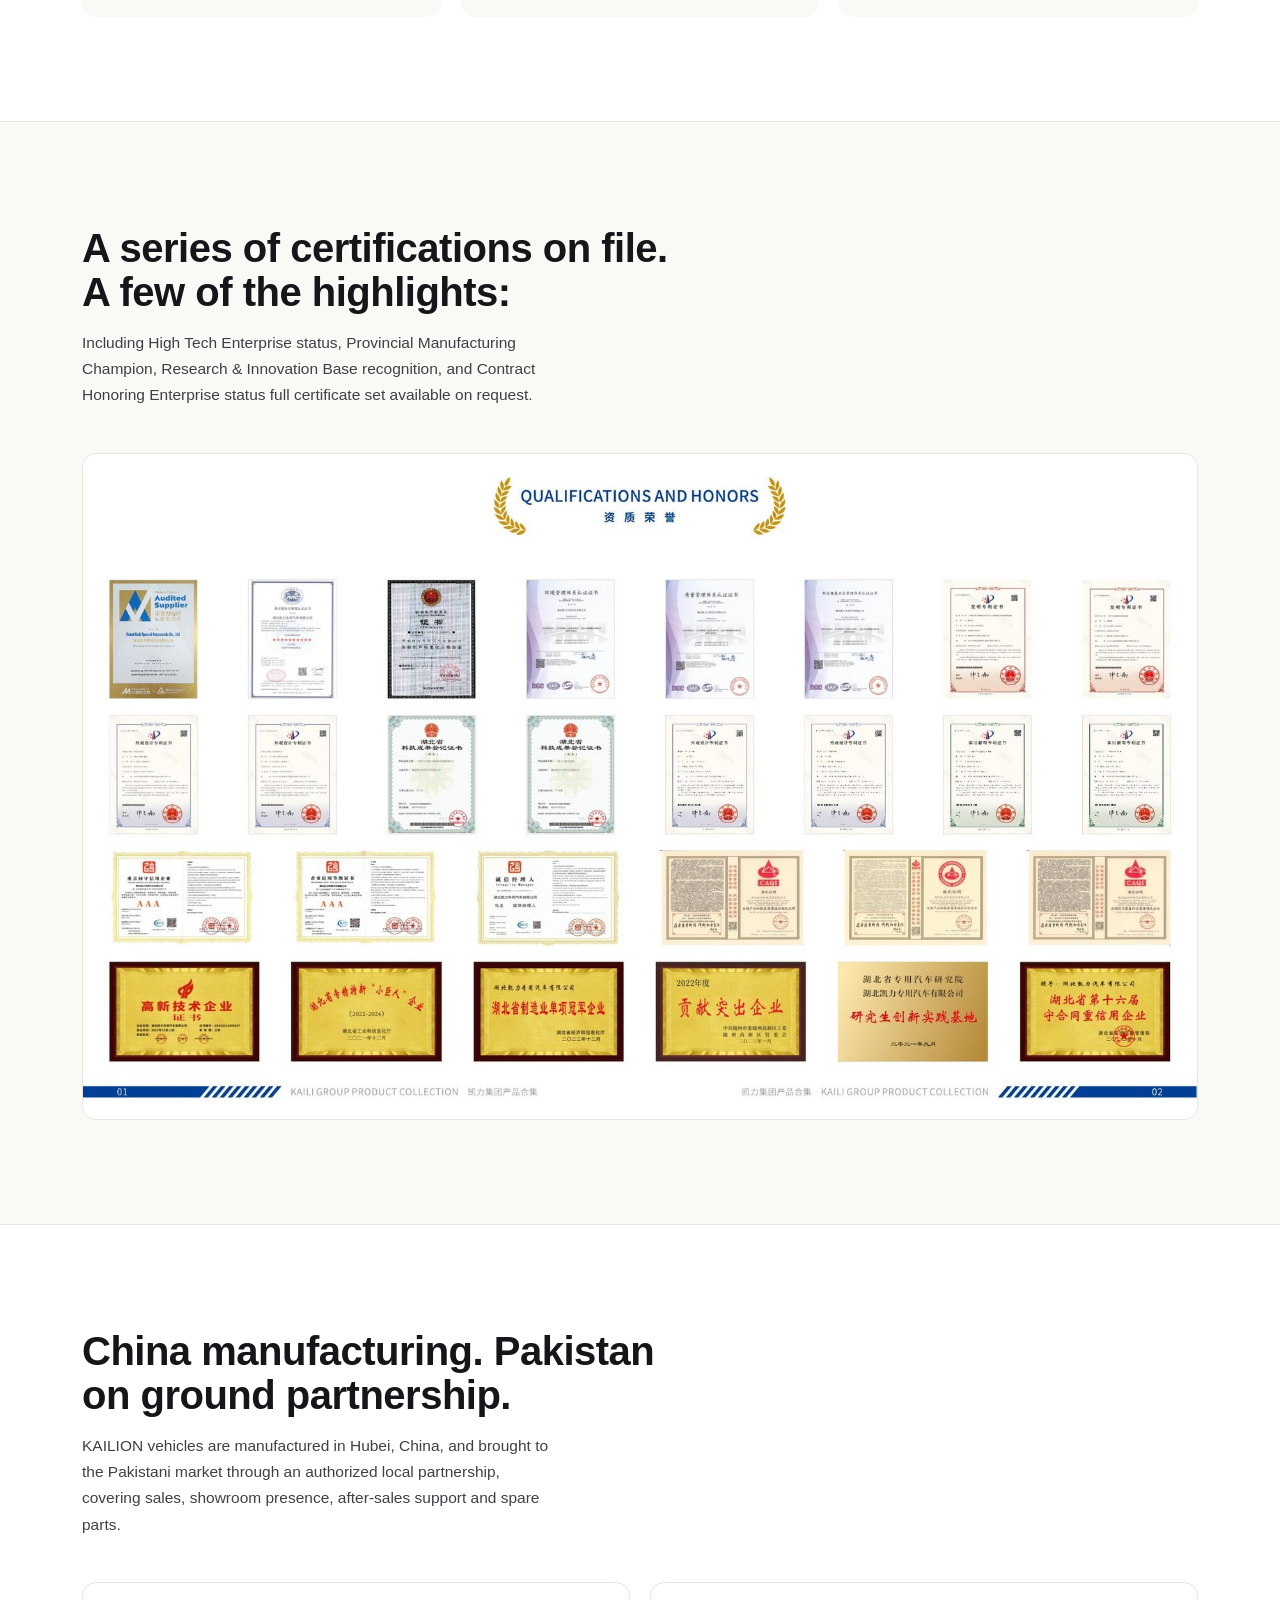
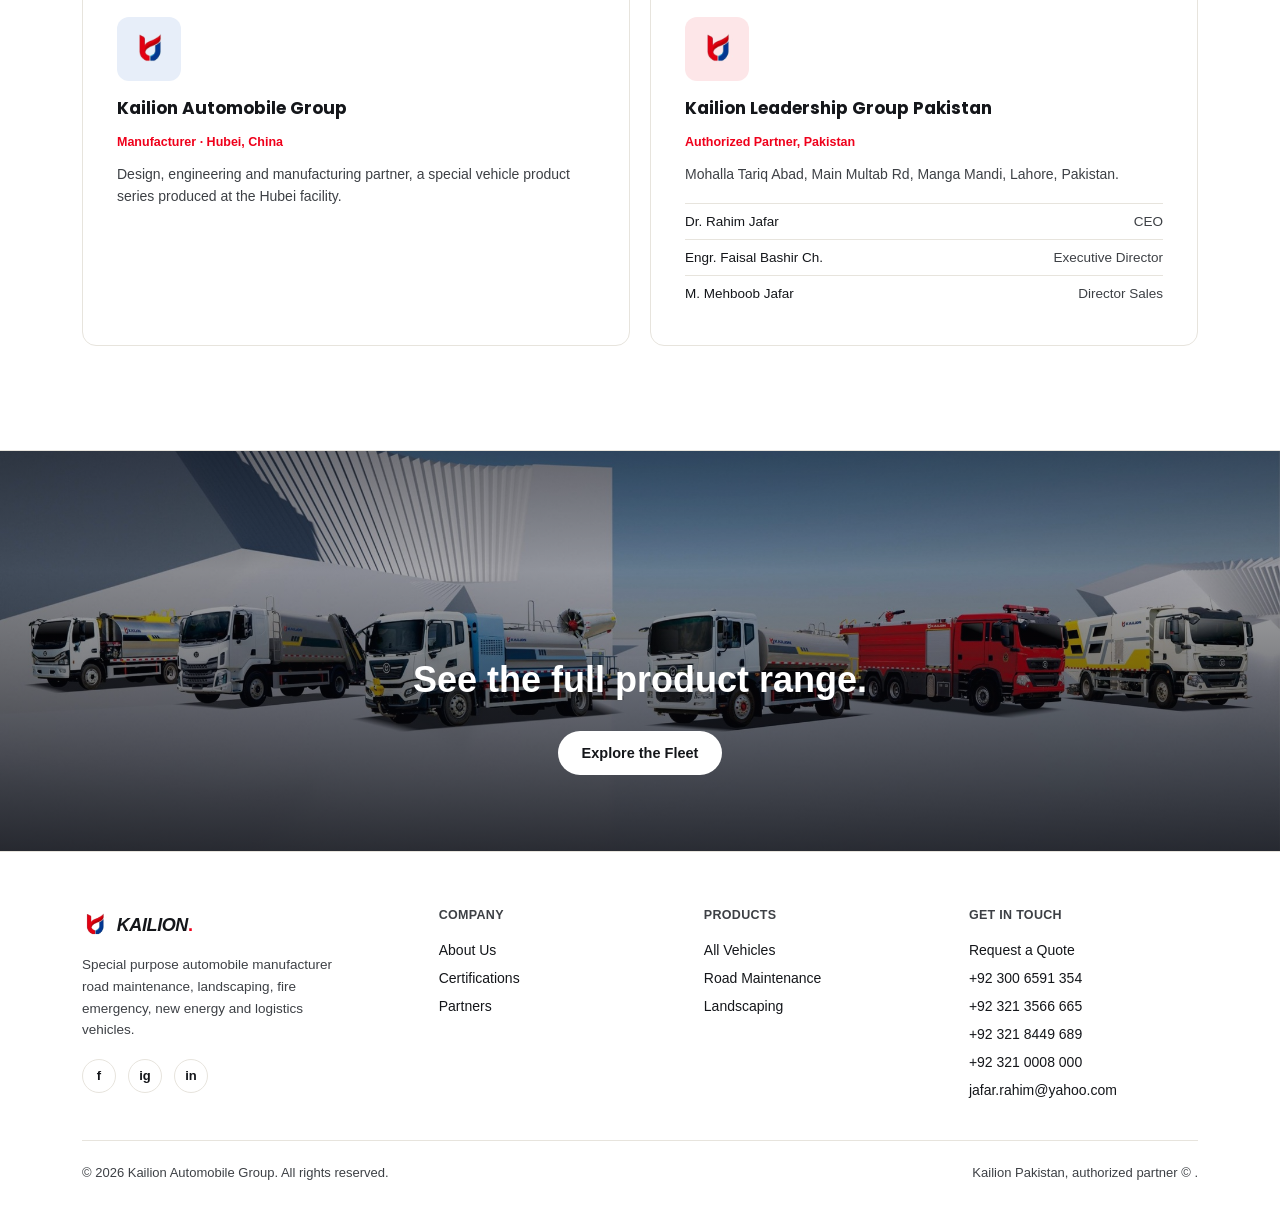
==== commit 975b2b11: "Update about.html" ====
--- a/about.html
+++ b/about.html
@@ -12,7 +12,7 @@
 <link rel="preconnect" href="https://fonts.gstatic.com" crossorigin>
 <link href="https://fonts.googleapis.com/css2?family=Inter:wght@400;500;600;700;800&family=Poppins:ital,wght@0,700;0,800;1,700;1,800&display=swap" rel="stylesheet">
 <!-- PASTE GOOGLE SEARCH CONSOLE VERIFICATION TAG HERE (only needed on index.html, but fine on every page) -->
-<link rel="canonical" href="https://kailiontrucks.com/">
+<link rel="canonical" href="https://kailiontrucks.com/about.html">
 <link rel="icon" type="image/x-icon" href="favicon.ico">
 <link rel="icon" type="image/png" sizes="32x32" href="assets/img/favicon-32.png">
 <link rel="icon" type="image/png" sizes="16x16" href="assets/img/favicon-16.png">
@@ -133,7 +133,7 @@
         <div style="font-size:12.5px; color:var(--red); font-weight:700;">Authorized Partner, Pakistan</div>
         <p style="font-size:14px; color:var(--muted); line-height:1.6;">Mohalla Tariq Abad, Main Multab Rd, Manga Mandi, Lahore, Pakistan.</p>
         <div style="display:flex; flex-direction:column; gap:0; margin-top:4px; font-size:13.5px; color:var(--ink); width:100%;">
-          <div style="display:flex; justify-content:space-between; padding:10px 0; border-top:1px solid var(--line);"><span>Dr. Al Rahim Jafar</span><span style="color:var(--muted);">CEO</span></div>
+          <div style="display:flex; justify-content:space-between; padding:10px 0; border-top:1px solid var(--line);"><span>Dr. Rahim Jafar</span><span style="color:var(--muted);">CEO</span></div>
           <div style="display:flex; justify-content:space-between; padding:10px 0; border-top:1px solid var(--line);"><span>Engr. Faisal Bashir Ch.</span><span style="color:var(--muted);">Executive Director</span></div>
           <div style="display:flex; justify-content:space-between; padding:10px 0; border-top:1px solid var(--line);"><span>M. Mehboob Jafar</span><span style="color:var(--muted);">Director Sales</span></div>
         </div>
@@ -167,7 +167,7 @@
       </div>
       <div><h5>Company</h5><div class="flist"><a href="about.html">About Us</a><a href="about.html#certs">Certifications</a><a href="about.html#partners">Partners</a></div></div>
       <div><h5>Products</h5><div class="flist"><a href="products.html">All Vehicles</a><a href="products.html">Road Maintenance</a><a href="products.html">Landscaping</a></div></div>
-      <div><h5>Get In Touch</h5><div class="flist"><a href="contact.html">Request a Quote</a><a href="tel:+923006591354">+92 300 6591 354</a><a href="tel:+923213566665">+92 321 3566 665</a><a href="tel:+923218449689">+92 321 8449 689</a><a href="mailto:jafar.rahim@yahoo.com">jafar.rahim@yahoo.com</a></div></div>
+      <div><h5>Get In Touch</h5><div class="flist"><a href="contact.html">Request a Quote</a><a href="tel:+923006591354">+92 300 6591 354</a><a href="tel:+923213566665">+92 321 3566 665</a><a href="tel:+923218449689">+92 321 8449 689</a><a href="tel:+923210008000">+92 321 0008 000</a><a href="mailto:jafar.rahim@yahoo.com">jafar.rahim@yahoo.com</a></div></div>
     </div>
     <div class="fbottom">
       <div>© 2026 Kailion Automobile Group. All rights reserved.</div>
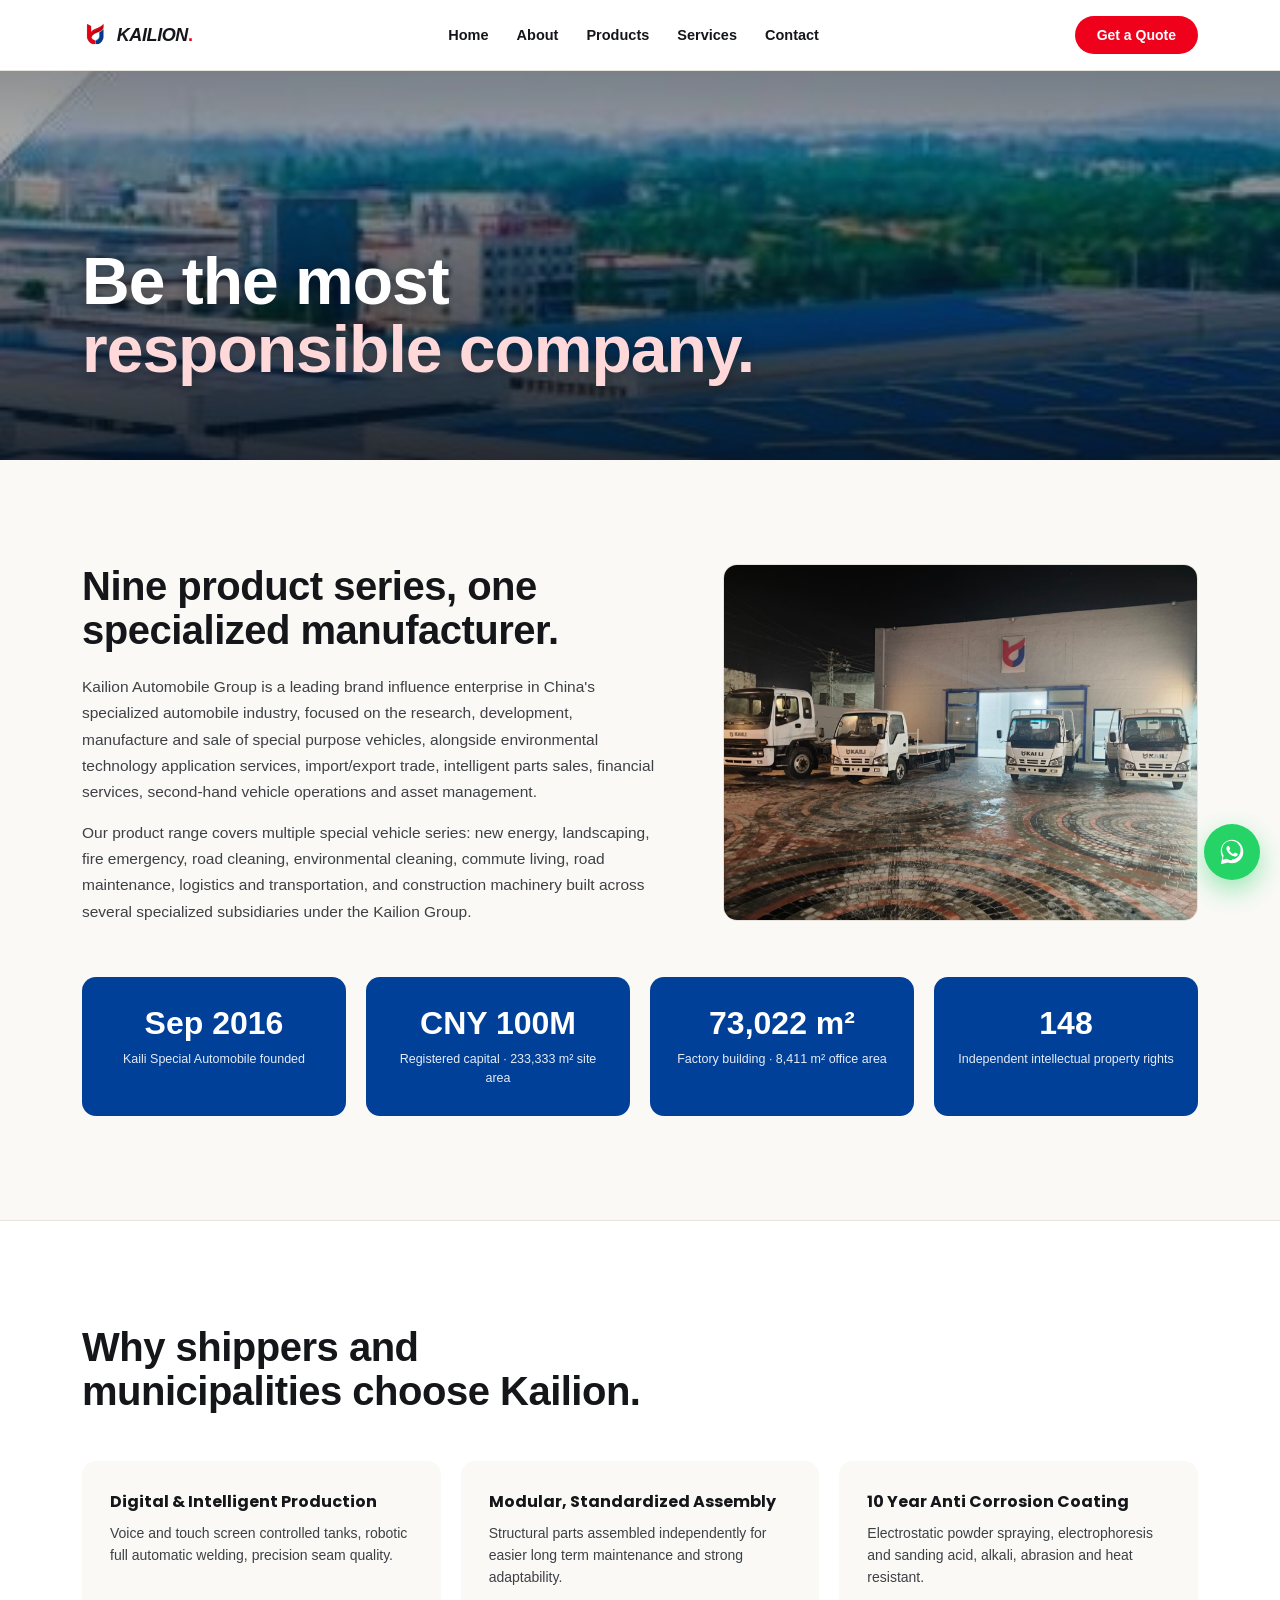
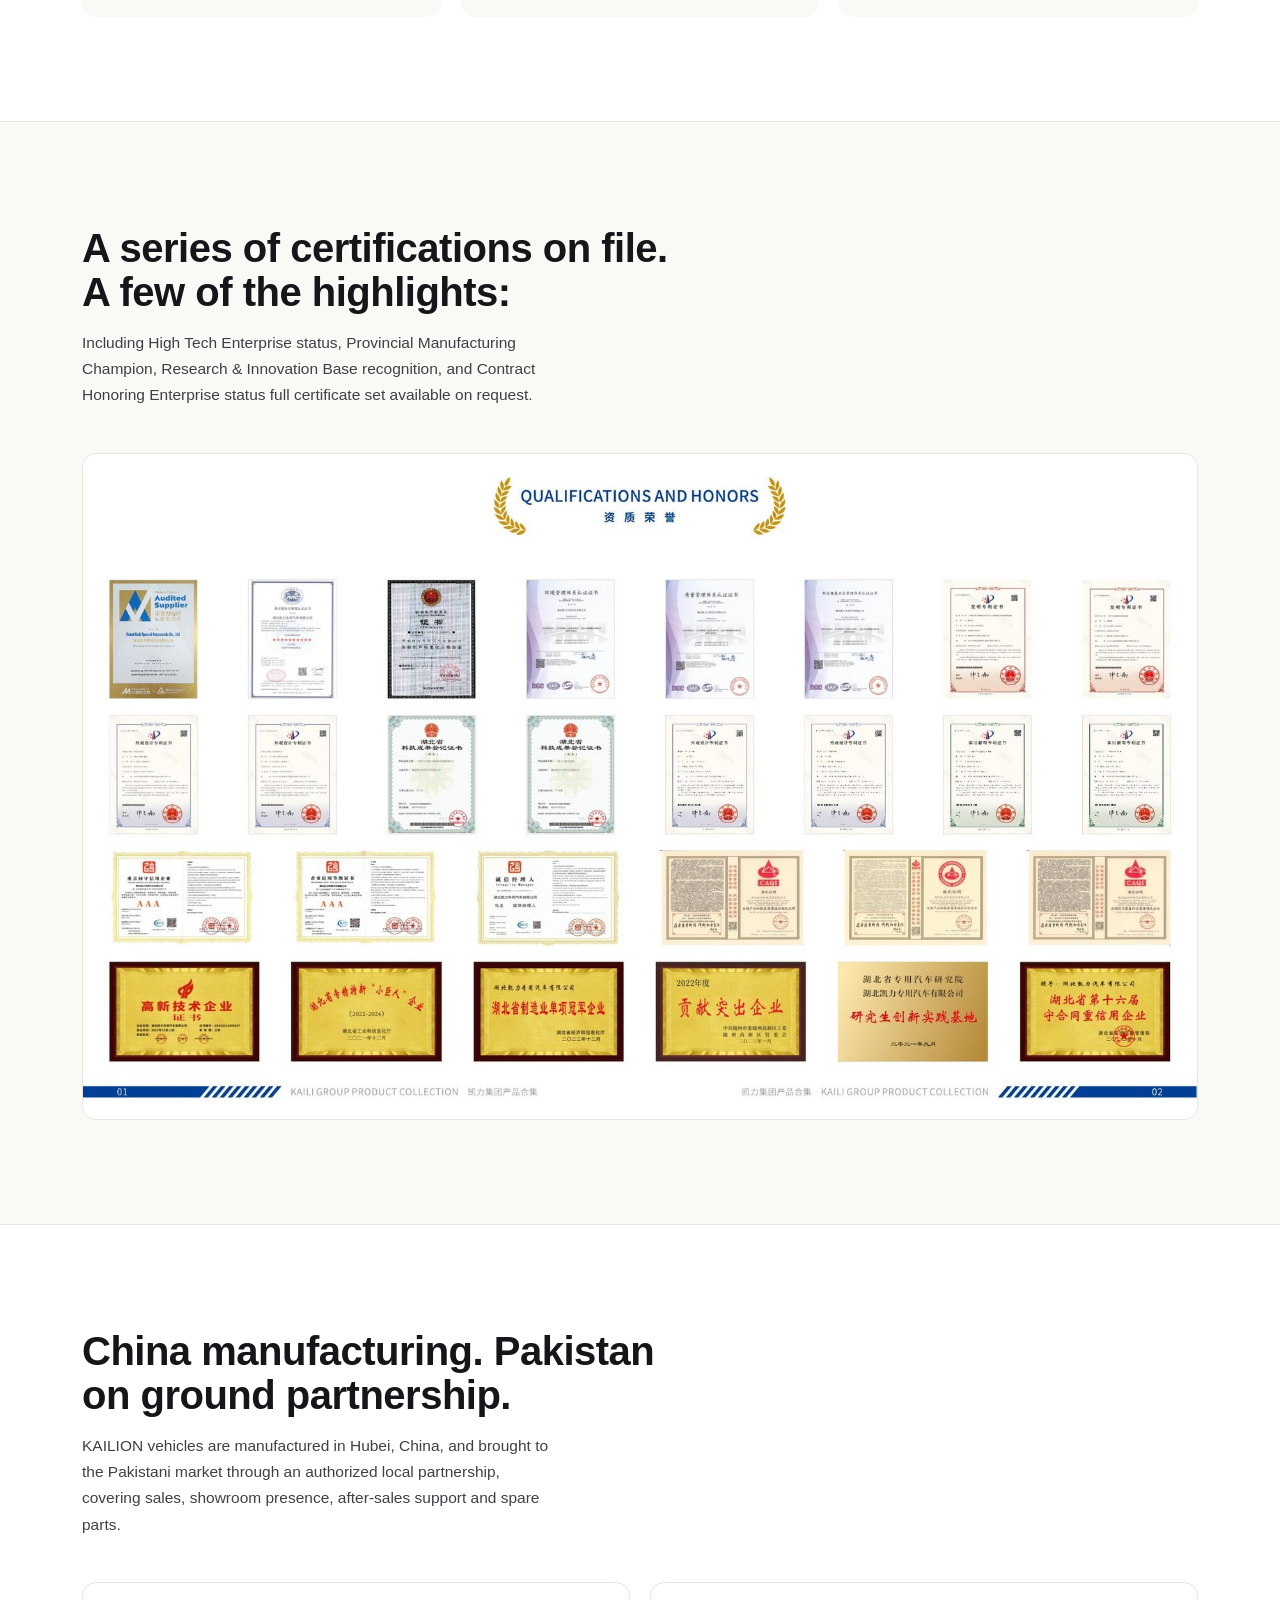
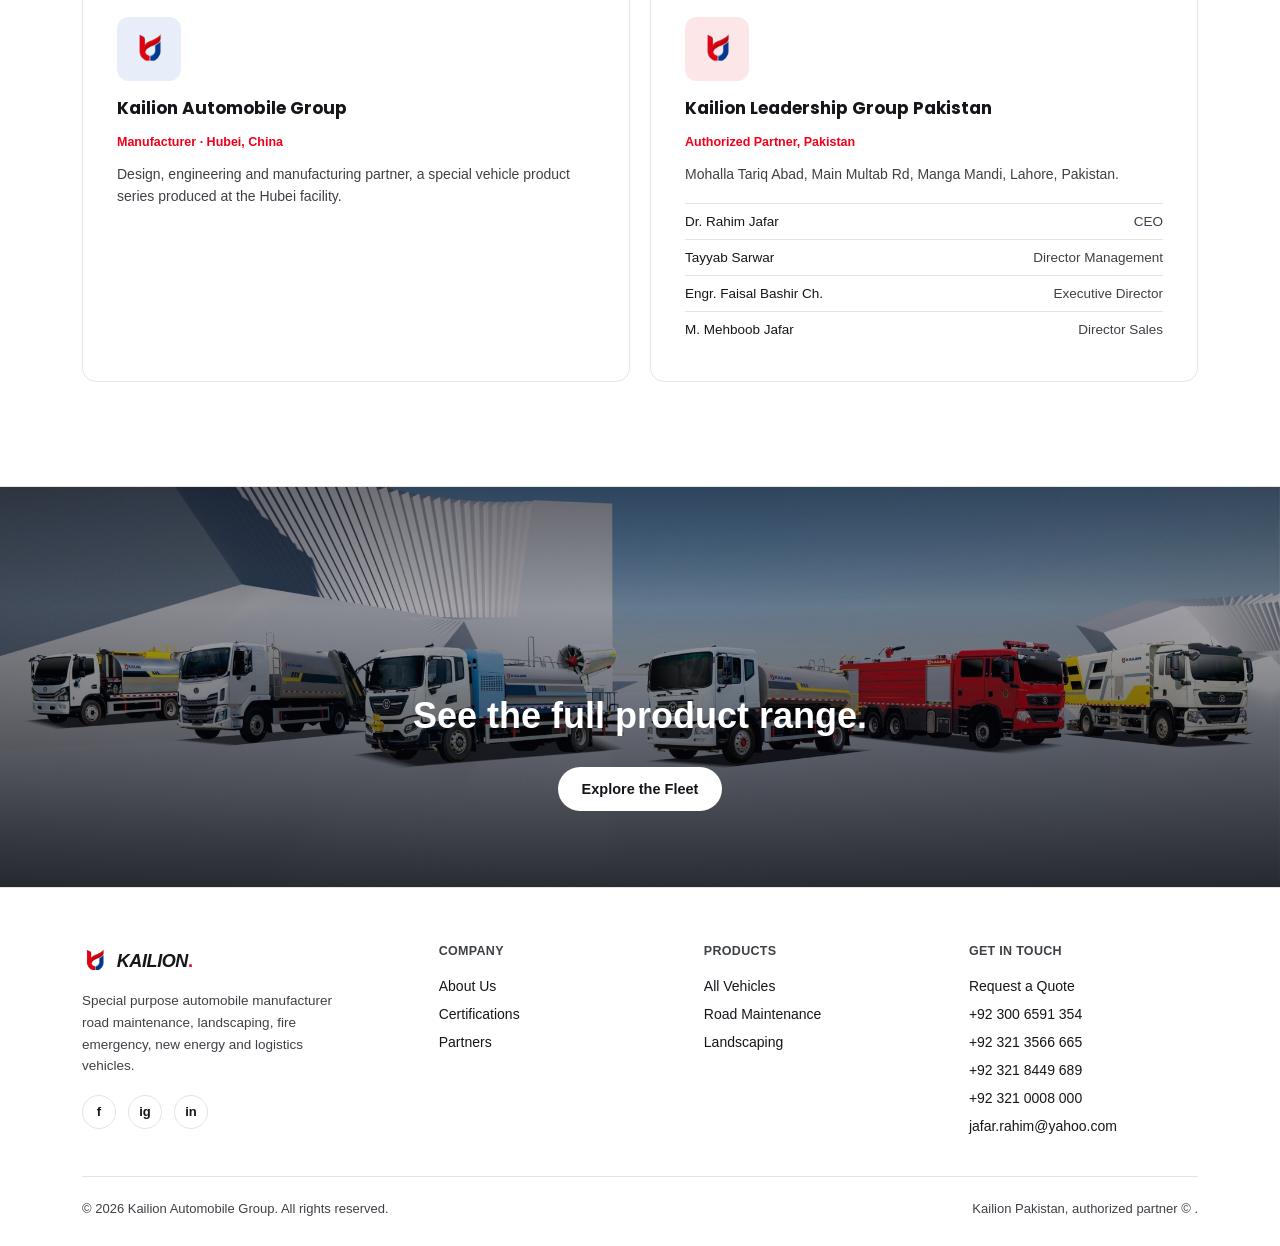
==== commit ec034b11: "Update about.html" ====
--- a/about.html
+++ b/about.html
@@ -134,6 +134,7 @@
         <p style="font-size:14px; color:var(--muted); line-height:1.6;">Mohalla Tariq Abad, Main Multab Rd, Manga Mandi, Lahore, Pakistan.</p>
         <div style="display:flex; flex-direction:column; gap:0; margin-top:4px; font-size:13.5px; color:var(--ink); width:100%;">
           <div style="display:flex; justify-content:space-between; padding:10px 0; border-top:1px solid var(--line);"><span>Dr. Rahim Jafar</span><span style="color:var(--muted);">CEO</span></div>
+          <div style="display:flex; justify-content:space-between; padding:10px 0; border-top:1px solid var(--line);"><span>Tayyab Sarwar</span><span style="color:var(--muted);">Director Management</span></div>
           <div style="display:flex; justify-content:space-between; padding:10px 0; border-top:1px solid var(--line);"><span>Engr. Faisal Bashir Ch.</span><span style="color:var(--muted);">Executive Director</span></div>
           <div style="display:flex; justify-content:space-between; padding:10px 0; border-top:1px solid var(--line);"><span>M. Mehboob Jafar</span><span style="color:var(--muted);">Director Sales</span></div>
         </div>
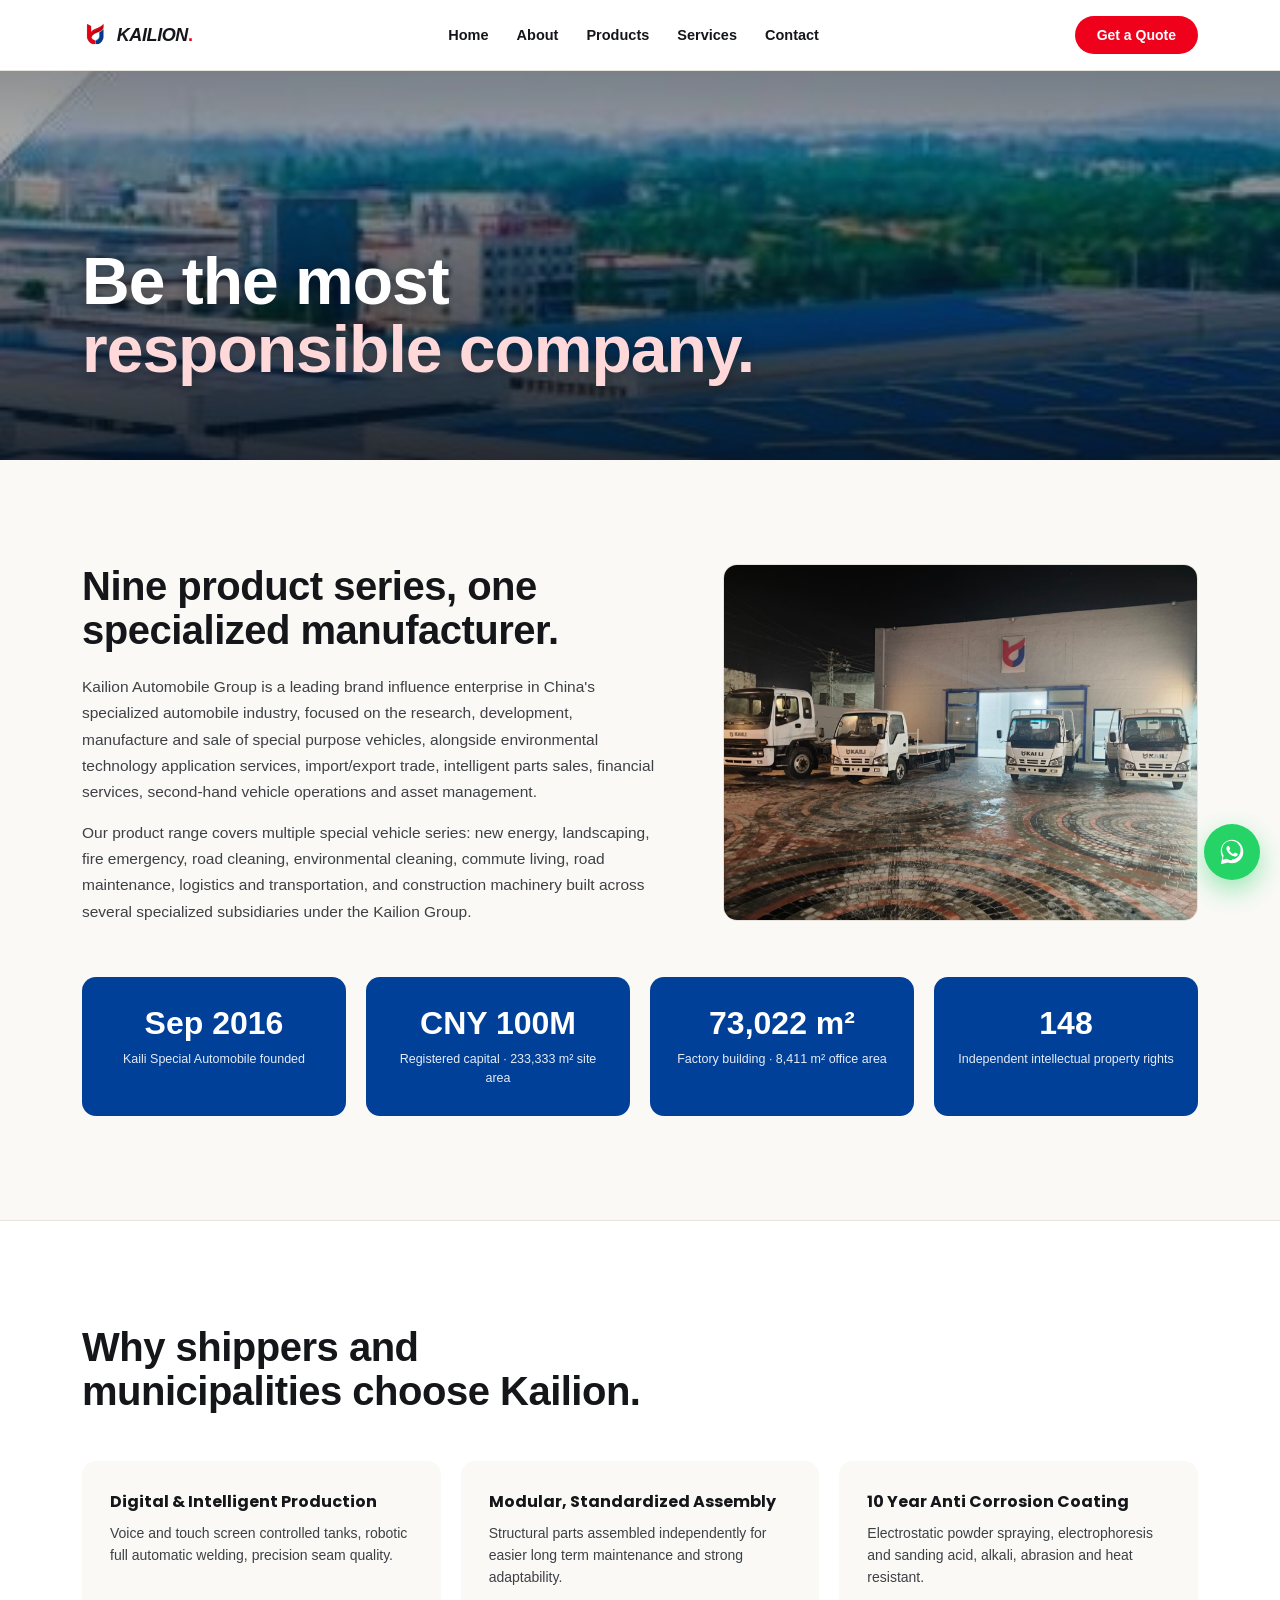
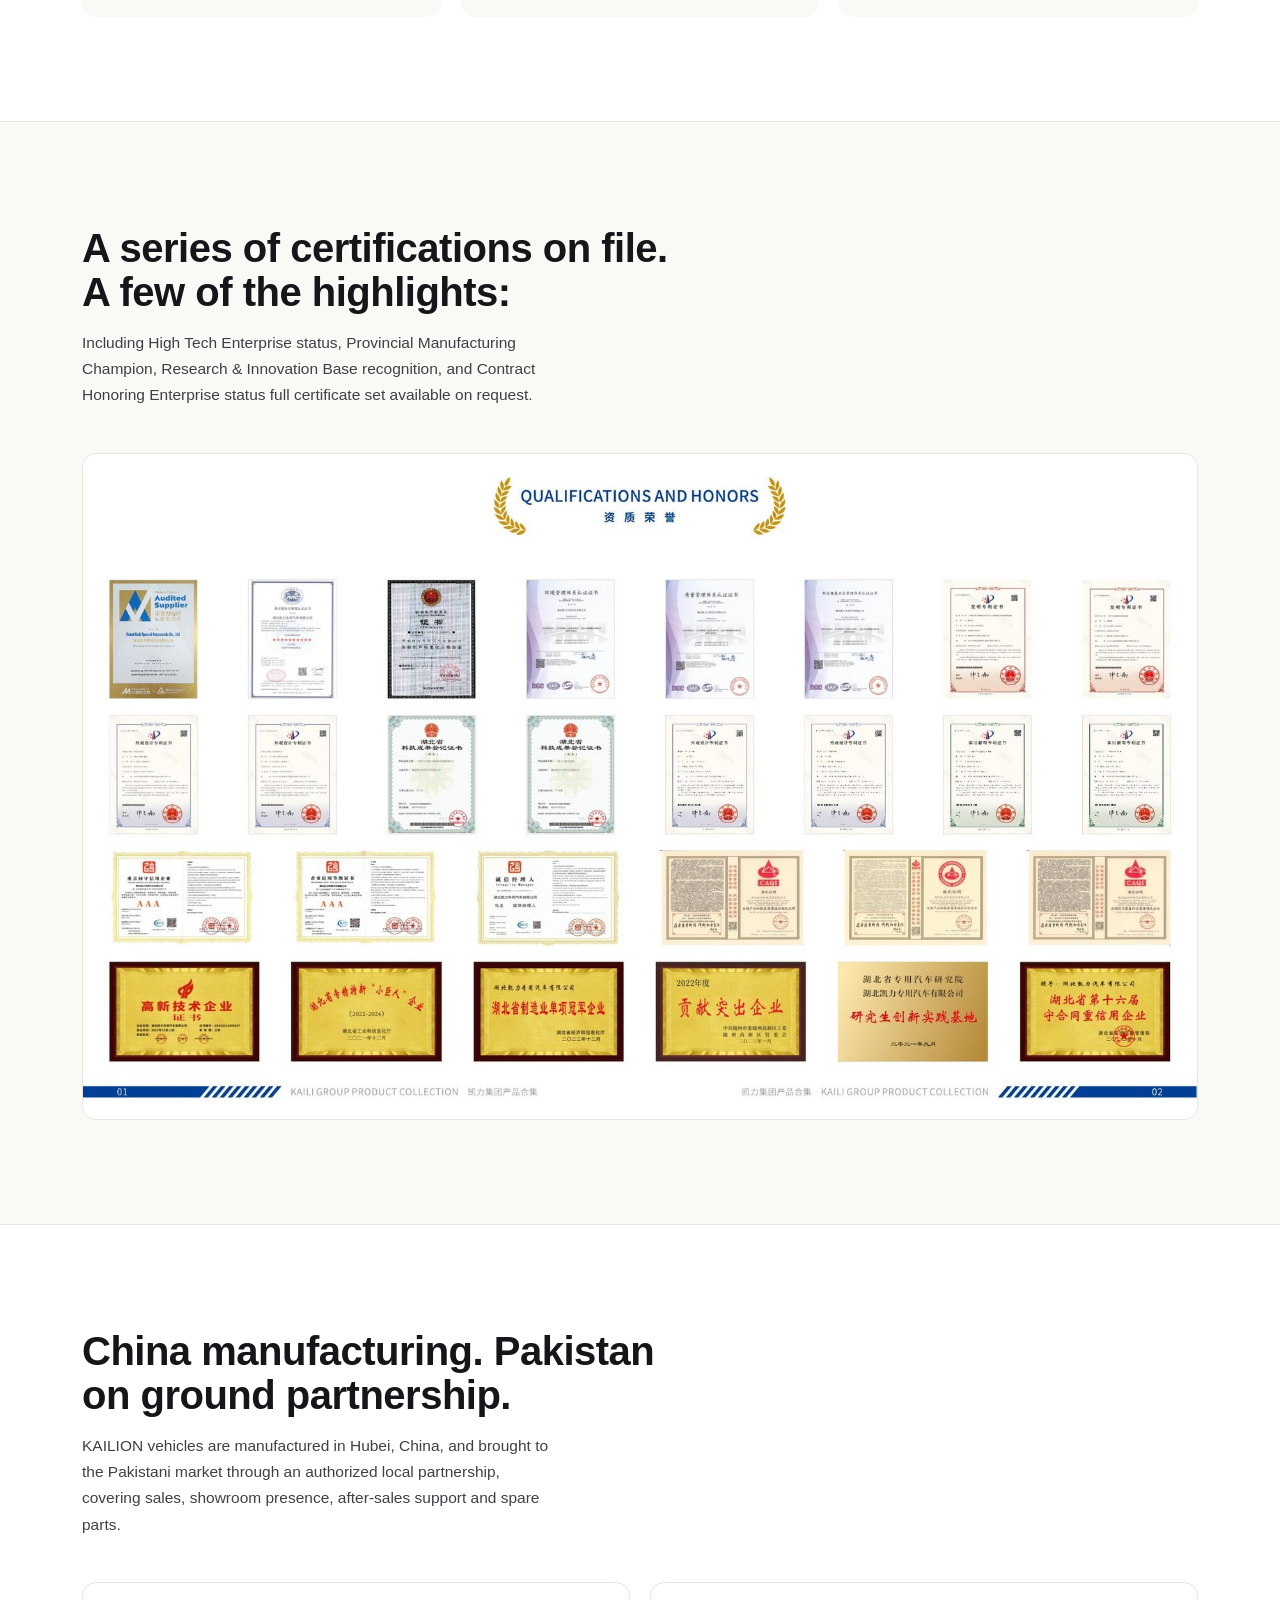
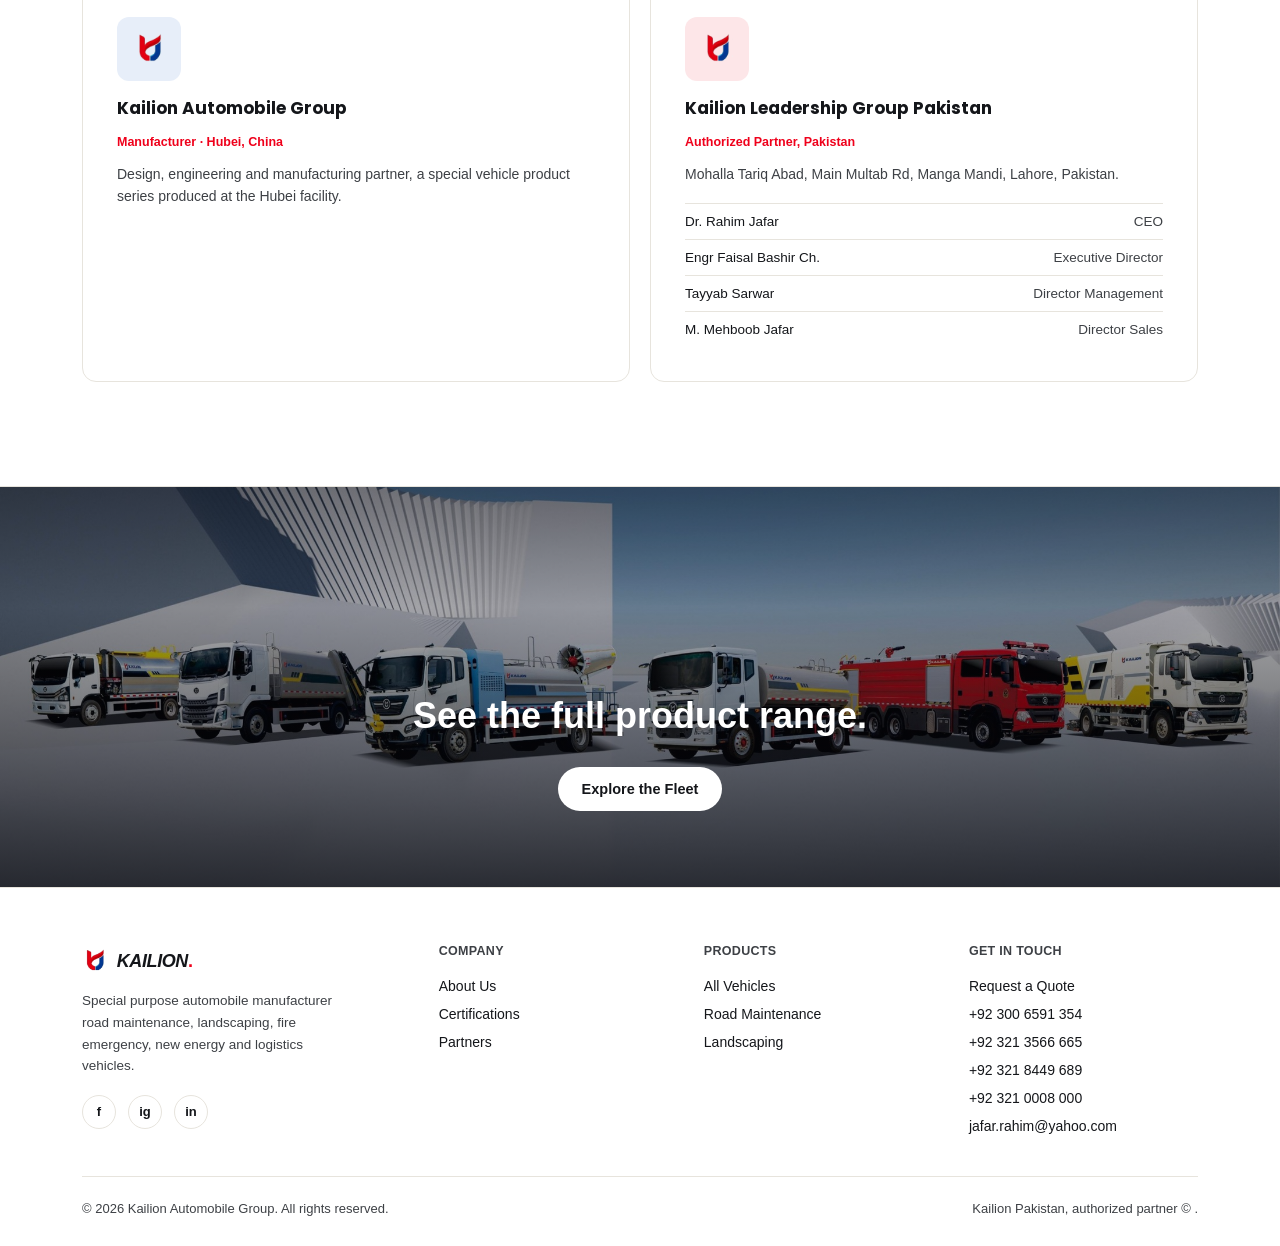
==== commit 1d313e32: "Update about.html" ====
--- a/about.html
+++ b/about.html
@@ -134,8 +134,8 @@
         <p style="font-size:14px; color:var(--muted); line-height:1.6;">Mohalla Tariq Abad, Main Multab Rd, Manga Mandi, Lahore, Pakistan.</p>
         <div style="display:flex; flex-direction:column; gap:0; margin-top:4px; font-size:13.5px; color:var(--ink); width:100%;">
           <div style="display:flex; justify-content:space-between; padding:10px 0; border-top:1px solid var(--line);"><span>Dr. Rahim Jafar</span><span style="color:var(--muted);">CEO</span></div>
+          <div style="display:flex; justify-content:space-between; padding:10px 0; border-top:1px solid var(--line);"><span>Engr Faisal Bashir Ch.</span><span style="color:var(--muted);">Executive Director</span></div>
           <div style="display:flex; justify-content:space-between; padding:10px 0; border-top:1px solid var(--line);"><span>Tayyab Sarwar</span><span style="color:var(--muted);">Director Management</span></div>
-          <div style="display:flex; justify-content:space-between; padding:10px 0; border-top:1px solid var(--line);"><span>Engr. Faisal Bashir Ch.</span><span style="color:var(--muted);">Executive Director</span></div>
           <div style="display:flex; justify-content:space-between; padding:10px 0; border-top:1px solid var(--line);"><span>M. Mehboob Jafar</span><span style="color:var(--muted);">Director Sales</span></div>
         </div>
       </div>
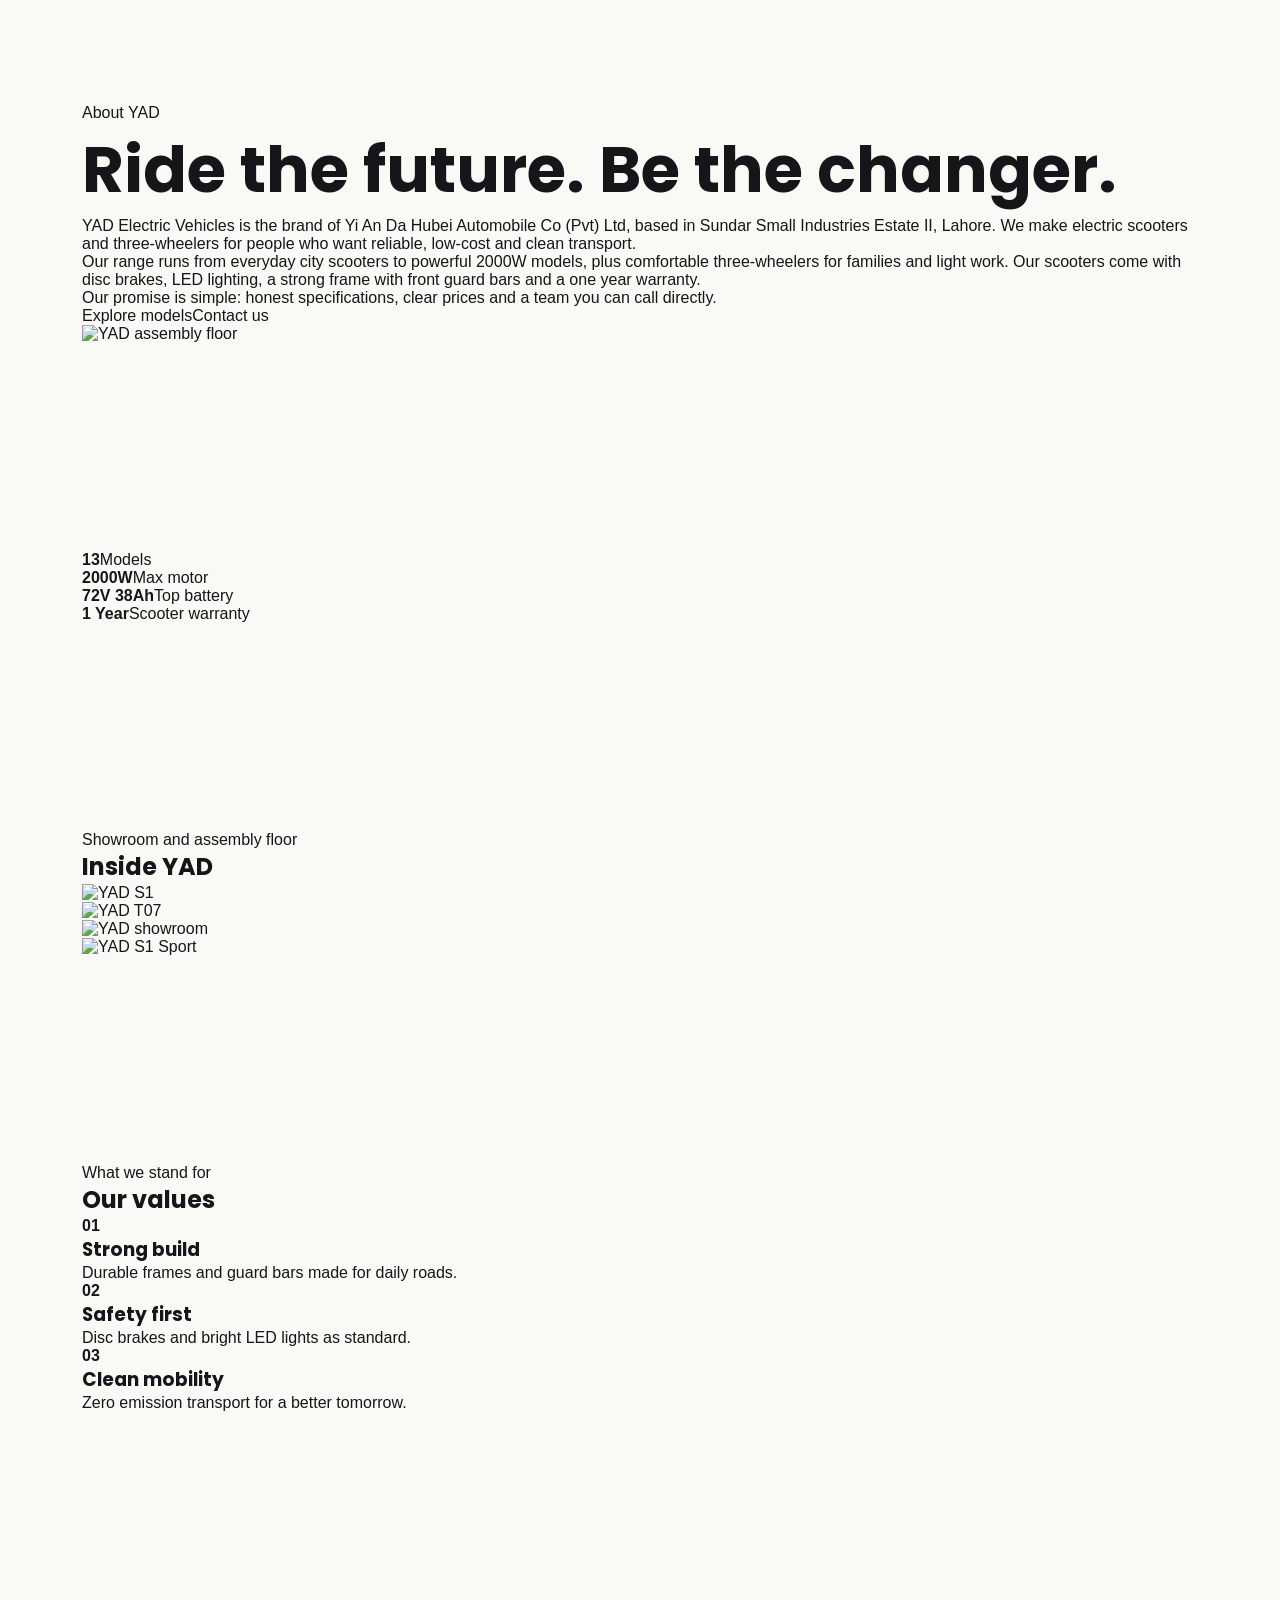
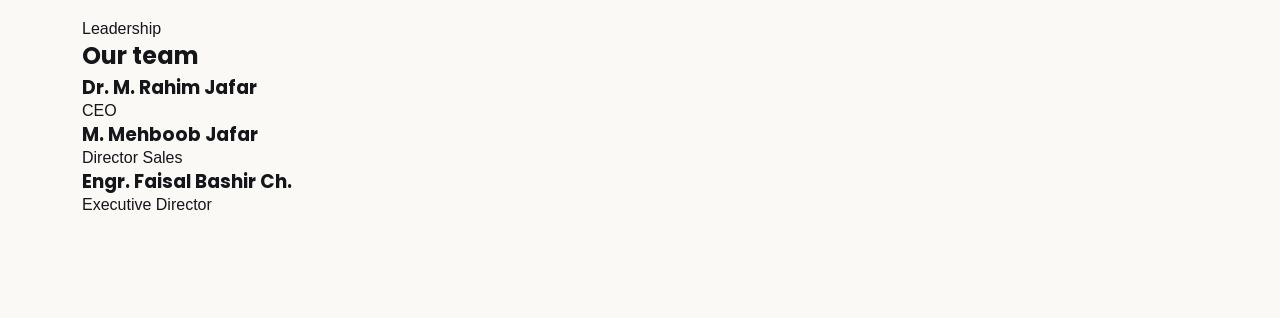
==== commit d5bbf86c: "Add files via upload" ====
--- a/about.html
+++ b/about.html
@@ -1,187 +1,13 @@
-<!DOCTYPE html>
-<html lang="en">
-<head>
-<meta charset="UTF-8">
-<meta name="viewport" content="width=device-width, initial-scale=1.0">
-<title>About KailionTrucks Partners Company Profile &amp; Certifications</title>
-<meta name="description" content="About Kailion Automobile Group founded 2016 in Hubei, China. Company profile, certifications, manufacturing facts, and the Pakistan partnership.">
-<meta property="og:title" content="About Kailion  Company Profile & Certifications">
-<meta property="og:description" content="Founded 2016, Hubei China. 148 patents, 27 certifications, nine special vehicle product series.">
-<meta property="og:type" content="website">
-<link rel="preconnect" href="https://fonts.googleapis.com">
-<link rel="preconnect" href="https://fonts.gstatic.com" crossorigin>
-<link href="https://fonts.googleapis.com/css2?family=Inter:wght@400;500;600;700;800&family=Poppins:ital,wght@0,700;0,800;1,700;1,800&display=swap" rel="stylesheet">
-<!-- PASTE GOOGLE SEARCH CONSOLE VERIFICATION TAG HERE (only needed on index.html, but fine on every page) -->
-<link rel="canonical" href="https://kailiontrucks.com/about.html">
-<link rel="icon" type="image/x-icon" href="favicon.ico">
-<link rel="icon" type="image/png" sizes="32x32" href="assets/img/favicon-32.png">
-<link rel="icon" type="image/png" sizes="16x16" href="assets/img/favicon-16.png">
-<link rel="apple-touch-icon" sizes="180x180" href="assets/img/apple-touch-icon.png">
-<link rel="stylesheet" href="css/style.css">
-</head>
-<body>
-
-<header id="siteHeader">
-  <div class="wrap">
-    <a class="logo" href="index.html"><img src="assets/img/kailion-logo.png" alt="Kailion" style="height:34px; width:auto;"><span class="logo-word">KAILION<span style="color:var(--red);font-style:normal;">.</span></span></a>
-        <nav class="links">
-      <a href="index.html">Home</a>
-      <a href="about.html" class="active">About</a>
-      <a href="products.html">Products</a>
-      <a href="services.html">Services</a>
-      <a href="contact.html">Contact</a>
-    </nav>
-    <a href="https://wa.me/923006591354?text=Hi%2C%20I%27m%20interested%20in%20Kailion%20vehicles" class="cta-pill" target="_blank" rel="noopener">Get a Quote</a>
-    <button class="burger" id="burgerBtn" aria-label="Menu"><span></span><span></span><span></span></button>
-  </div>
-</header>
-
-<div id="mobileNav">
-  <div class="mtop"><div class="logo"><img src="assets/img/kailion-logo.png" alt="Kailion" style="height:34px; width:auto;"><span class="logo-word">KAILION<span style="color:var(--red);font-style:normal;">.</span></span></div><button class="close" id="mobileNavClose">×</button></div>
-    <a href="index.html">Home</a>
-  <a href="about.html">About</a>
-  <a href="products.html">Products</a>
-  <a href="services.html">Services</a>
-  <a href="contact.html">Contact</a>
-</div>
-
-<section class="photo-hero" style="min-height:460px;">
-  <img class="bgimg" src="assets/img/factory-aerial.jpg" alt="Kailion manufacturing campus, Hubei">
-  <div class="scrim"></div>
-  <div class="wrap content">
-    
-    <h1 class="hero-h"><span class="l">Be the most</span><span class="l">responsible company.</span></h1>
-  </div>
-</section>
-
-<section class="sec">
-  <div class="wrap" style="display:grid; grid-template-columns:1.1fr 0.9fr; gap:60px;">
-    <div class="reveal">
-      <h2 class="sec-h">Nine product series, one specialized manufacturer.</h2>
-      <p class="sec-p" style="max-width:none; margin-top:22px;">
-        Kailion Automobile Group is a leading brand influence enterprise in China's specialized automobile industry, focused on the research, development, manufacture and sale of special purpose vehicles, alongside environmental technology application services, import/export trade, intelligent parts sales, financial services, second-hand vehicle operations and asset management.
-      </p>
-      <p class="sec-p" style="max-width:none; margin-top:14px;">
-        Our product range covers multiple special vehicle series: new energy, landscaping, fire emergency, road cleaning, environmental cleaning, commute living, road maintenance, logistics and transportation, and construction machinery built across several specialized subsidiaries under the Kailion Group.
-      </p>
-    </div>
-    <div class="reveal rd1" style="border-radius:var(--radius); overflow:hidden; border:1px solid var(--line); align-self:start;">
-      <img src="assets/img/warehouse.jpg" alt="Kailion fleet at the dispatch yard">
-    </div>
-  </div>
-
-  <div class="wrap">
-    <div class="fact-grid">
-      <div class="fact-card reveal"><div class="n">Sep 2016</div><div class="l">Kaili Special Automobile founded</div></div>
-      <div class="fact-card reveal rd1"><div class="n">CNY 100M</div><div class="l">Registered capital · 233,333 m² site area</div></div>
-      <div class="fact-card reveal rd2"><div class="n">73,022 m²</div><div class="l">Factory building · 8,411 m² office area</div></div>
-      <div class="fact-card reveal rd3"><div class="n">148</div><div class="l">Independent intellectual property rights</div></div>
-    </div>
-  </div>
-</section>
-
-<section class="sec section-surface">
-  <div class="wrap">
-    <h2 class="sec-h reveal">Why shippers and municipalities choose Kailion.</h2>
-    <div class="card-grid" style="grid-template-columns:repeat(3,1fr);">
-      <div class="reveal" style="background:var(--bg); border-radius:var(--radius); padding:28px;">
-        <h4 style="font-size:16px; font-weight:700; margin-bottom:8px;">Digital &amp; Intelligent Production</h4>
-        <p style="font-size:14px; color:var(--muted); line-height:1.6;">Voice and touch screen controlled tanks, robotic full automatic welding, precision seam quality.</p>
-      </div>
-      <div class="reveal rd1" style="background:var(--bg); border-radius:var(--radius); padding:28px;">
-        <h4 style="font-size:16px; font-weight:700; margin-bottom:8px;">Modular, Standardized Assembly</h4>
-        <p style="font-size:14px; color:var(--muted); line-height:1.6;">Structural parts assembled independently for easier long term maintenance and strong adaptability.</p>
-      </div>
-      <div class="reveal rd2" style="background:var(--bg); border-radius:var(--radius); padding:28px;">
-        <h4 style="font-size:16px; font-weight:700; margin-bottom:8px;">10 Year Anti Corrosion Coating</h4>
-        <p style="font-size:14px; color:var(--muted); line-height:1.6;">Electrostatic powder spraying, electrophoresis and sanding acid, alkali, abrasion and heat resistant.</p>
-      </div>
-    </div>
-  </div>
-</section>
-
-<section class="sec" id="certs">
-  <div class="wrap">
-      
-    <h2 class="sec-h reveal">A series of  certifications on file. A few of the highlights:</h2>
-    <p class="sec-p reveal">Including High Tech Enterprise status, Provincial Manufacturing Champion, Research &amp; Innovation Base recognition, and Contract Honoring Enterprise status full certificate set available on request.</p>
-    <div class="reveal rd1" style="margin-top:44px; border-radius:var(--radius); overflow:hidden; border:1px solid var(--line);">
-      <img src="assets/img/awards-selected.jpg" alt="Kailion selected awards — High-Tech Enterprise, Provincial Manufacturing Champion and more">
-    </div>
-  </div>
-</section>
-
-<section class="sec section-surface" id="partners">
-  <div class="wrap">
-    <h2 class="sec-h reveal">China manufacturing. Pakistan on ground partnership.</h2>
-    <p class="sec-p reveal">KAILION vehicles are manufactured in Hubei, China, and brought to the Pakistani market through an authorized local partnership, covering sales, showroom presence, after-sales support and spare parts.</p>
-    <!--
-      HOW TO ADD A PARTNER CARD:
-      Duplicate one ".partner-card" block below, change the logo image path,
-      the name, the role text, and the description. Put logo files in assets/img/.
-    -->
-    <div class="card-grid" style="grid-template-columns:repeat(2,1fr); margin-top:44px;">
-      <div class="partner-card reveal" style="background:var(--surface); border:1px solid var(--line); border-radius:var(--radius); padding:34px; display:flex; flex-direction:column; align-items:flex-start; gap:14px;">
-        <div style="width:64px; height:64px; border-radius:12px; background:var(--blue-tint); display:flex; align-items:center; justify-content:center; padding:10px;"><img src="assets/img/kailion-logo.png" alt="Kailion" style="width:100%; height:100%; object-fit:contain;"></div>
-        <h4 style="font-size:17px; font-weight:700;">Kailion Automobile Group</h4>
-        <div style="font-size:12.5px; color:var(--red); font-weight:700;">Manufacturer · Hubei, China</div>
-        <p style="font-size:14px; color:var(--muted); line-height:1.6;">Design, engineering and manufacturing partner, a special vehicle product series produced at the Hubei facility.</p>
-      </div>
-      <div class="partner-card reveal rd1" style="background:var(--surface); border:1px solid var(--line); border-radius:var(--radius); padding:34px; display:flex; flex-direction:column; align-items:flex-start; gap:14px;">
-        <div style="width:64px; height:64px; border-radius:12px; background:var(--red-tint); display:flex; align-items:center; justify-content:center; padding:10px;"><img src="assets/img/kailion-logo.png" alt="Kailion Partners, Pakistan" style="width:100%; height:100%; object-fit:contain;"></div>
-        <h4 style="font-size:17px; font-weight:700;">Kailion Leadership Group Pakistan</h4>
-        <div style="font-size:12.5px; color:var(--red); font-weight:700;">Authorized Partner, Pakistan</div>
-        <p style="font-size:14px; color:var(--muted); line-height:1.6;">Mohalla Tariq Abad, Main Multab Rd, Manga Mandi, Lahore, Pakistan.</p>
-        <div style="display:flex; flex-direction:column; gap:0; margin-top:4px; font-size:13.5px; color:var(--ink); width:100%;">
-          <div style="display:flex; justify-content:space-between; padding:10px 0; border-top:1px solid var(--line);"><span>Dr. Rahim Jafar</span><span style="color:var(--muted);">CEO</span></div>
-          <div style="display:flex; justify-content:space-between; padding:10px 0; border-top:1px solid var(--line);"><span>Engr Faisal Bashir Ch.</span><span style="color:var(--muted);">Executive Director</span></div>
-          <div style="display:flex; justify-content:space-between; padding:10px 0; border-top:1px solid var(--line);"><span>Tayyab Sarwar</span><span style="color:var(--muted);">Director Management</span></div>
-          <div style="display:flex; justify-content:space-between; padding:10px 0; border-top:1px solid var(--line);"><span>M. Mehboob Jafar</span><span style="color:var(--muted);">Director Sales</span></div>
-        </div>
-      </div>
-    </div>
-  </div>
-</section>
-
-<section class="photo-hero" style="min-height:400px;">
-  <img class="bgimg" src="assets/img/hero-lineup.jpg" alt="Kailion vehicle lineup">
-  <div class="scrim"></div>
-  <div class="wrap content" style="text-align:center; align-items:center; display:flex; flex-direction:column;">
-    <h2 style="color:#fff; font-size:clamp(22px,3.6vw,36px); font-weight:800;">See the full product range.</h2>
-    <div class="hero-ctas" style="animation-delay:0; opacity:1; justify-content:center;">
-      <a href="products.html" class="btn-solid">Explore the Fleet</a>
-    </div>
-  </div>
-</section>
-
-<footer>
-  <div class="wrap">
-    <div class="fgrid">
-      <div>
-        <div class="logo" style="margin-bottom:12px;"><img src="assets/img/kailion-logo.png" alt="Kailion" style="height:34px; width:auto;"><span class="logo-word">KAILION<span style="color:var(--red);font-style:normal;">.</span></span></div>
-        <p style="font-size:13.5px; color:var(--muted); line-height:1.6; max-width:260px;">Special purpose automobile manufacturer road maintenance, landscaping, fire emergency, new energy and logistics vehicles.</p>
-        <div class="social-row" style="margin-top:18px;">
-          <a href="#" aria-label="Facebook">f</a>
-          <a href="#" aria-label="Instagram">ig</a>
-          <a href="#" aria-label="LinkedIn">in</a>
-        </div>
-      </div>
-      <div><h5>Company</h5><div class="flist"><a href="about.html">About Us</a><a href="about.html#certs">Certifications</a><a href="about.html#partners">Partners</a></div></div>
-      <div><h5>Products</h5><div class="flist"><a href="products.html">All Vehicles</a><a href="products.html">Road Maintenance</a><a href="products.html">Landscaping</a></div></div>
-      <div><h5>Get In Touch</h5><div class="flist"><a href="contact.html">Request a Quote</a><a href="tel:+923006591354">+92 300 6591 354</a><a href="tel:+923213566665">+92 321 3566 665</a><a href="tel:+923218449689">+92 321 8449 689</a><a href="tel:+923210008000">+92 321 0008 000</a><a href="mailto:jafar.rahim@yahoo.com">jafar.rahim@yahoo.com</a></div></div>
-    </div>
-    <div class="fbottom">
-      <div>© 2026 Kailion Automobile Group. All rights reserved.</div>
-      <div>Kailion Pakistan, authorized partner © .</div>
-    </div>
-  </div>
-</footer>
-
-
-<a href="https://wa.me/923006591354?text=Hi%2C%20I%27m%20interested%20in%20Kailion%20vehicles" class="wa-float" target="_blank" rel="noopener" aria-label="Chat on WhatsApp">
-  <svg viewBox="0 0 32 32" width="30" height="30" xmlns="http://www.w3.org/2000/svg"><path fill="#fff" d="M16.02 3C9.4 3 4 8.4 4 15.02c0 2.35.66 4.55 1.8 6.44L4 29l7.72-1.75a11.9 11.9 0 0 0 4.3.8h.01c6.62 0 12.02-5.4 12.02-12.03C28.05 8.4 22.65 3 16.02 3Zm0 21.9h-.01a9.9 9.9 0 0 1-5.05-1.39l-.36-.21-4.58 1.04 1.06-4.46-.24-.38a9.86 9.86 0 0 1-1.52-5.48c0-5.47 4.45-9.92 9.93-9.92 2.65 0 5.14 1.03 7.01 2.9a9.85 9.85 0 0 1 2.9 7.02c0 5.47-4.45 9.88-9.14 9.88Zm5.44-7.41c-.3-.15-1.76-.87-2.03-.97-.27-.1-.47-.15-.67.15-.2.3-.77.97-.94 1.17-.17.2-.35.22-.65.07-.3-.15-1.24-.46-2.37-1.47-.87-.78-1.47-1.74-1.64-2.04-.17-.3-.02-.46.13-.6.13-.13.3-.35.45-.52.15-.17.2-.3.3-.5.1-.2.05-.37-.02-.52-.07-.15-.67-1.62-.92-2.22-.24-.58-.49-.5-.67-.51h-.57c-.2 0-.52.07-.79.37-.27.3-1.04 1.02-1.04 2.48 0 1.46 1.07 2.87 1.22 3.07.15.2 2.1 3.2 5.08 4.49.71.31 1.26.49 1.69.62.71.23 1.36.2 1.87.12.57-.08 1.76-.72 2-1.42.25-.69.25-1.29.17-1.42-.07-.13-.27-.2-.57-.35Z"/></svg>
-</a>
-
-<script src="js/main.js"></script>
-</body>
-</html>
+<!DOCTYPE html><html lang="en"><head><meta charset="utf-8"><meta name="viewport" content="width=device-width, initial-scale=1">
+<title>About YAD Electric Vehicles | Lahore, Pakistan</title><meta name="description" content="About YAD Electric Vehicles, the brand of Yi An Da Hubei Automobile Co (Pvt) Ltd, Lahore. Electric scooters and three-wheelers with a strong build."><meta name="keywords" content="YAD electric scooter Pakistan, YAD Electric Vehicles Lahore, electric scooter price in Pakistan, electric bike Lahore, YAD T07, YAD X9, YAD S1, electric three wheeler Pakistan, graphene battery scooter, Yi An Da Hubei Automobile"><meta name="robots" content="index, follow, max-image-preview:large"><meta name="author" content="YAD Electric Vehicles"><link rel="canonical" href="https://www.yadebikes.com/about.html">
+<!-- DRAFT: Google Search Console verification. Replace the content value below with the code from Search Console (HTML tag method), then re-upload. -->
+<meta name="google-site-verification" content="DRAFT-PASTE-YOUR-SEARCH-CONSOLE-VERIFICATION-CODE-HERE">
+<meta property="og:type" content="website"><meta property="og:site_name" content="YAD Electric Vehicles"><meta property="og:title" content="About YAD Electric Vehicles | Lahore, Pakistan"><meta property="og:description" content="About YAD Electric Vehicles, the brand of Yi An Da Hubei Automobile Co (Pvt) Ltd, Lahore. Electric scooters and three-wheelers with a strong build."><meta property="og:url" content="https://www.yadebikes.com/about.html"><meta property="og:image" content="https://www.yadebikes.com/images/p/t07a.webp"><meta property="og:locale" content="en_PK">
+<meta name="twitter:card" content="summary_large_image"><meta name="twitter:title" content="About YAD Electric Vehicles | Lahore, Pakistan"><meta name="twitter:description" content="About YAD Electric Vehicles, the brand of Yi An Da Hubei Automobile Co (Pvt) Ltd, Lahore. Electric scooters and three-wheelers with a strong build."><meta name="twitter:image" content="https://www.yadebikes.com/images/p/t07a.webp">
+<meta name="geo.region" content="PK-PB"><meta name="geo.placename" content="Lahore"><meta name="theme-color" content="#f4f4f5"><meta name="format-detection" content="telephone=no">
+<link rel="icon" href="favicon.svg" type="image/svg+xml"><link rel="preconnect" href="https://fonts.googleapis.com"><link href="https://fonts.googleapis.com/css2?family=Poppins:wght@500;600;700&display=swap" rel="stylesheet"><link rel="stylesheet" href="css/style.css">
+<script type="application/ld+json">{"@context": "https://schema.org", "@type": "Organization", "name": "YAD Electric Vehicles", "legalName": "Yi An Da Hubei Automobile Co (Pvt) Ltd", "url": "https://www.yadebikes.com", "logo": "https://www.yadebikes.com/images/logo.svg", "telephone": "+92 300 6591 354", "address": {"@type": "PostalAddress", "streetAddress": "91-B, Sundar Small Industries Estate II", "addressLocality": "Lahore", "addressCountry": "PK"}}</script></head><body data-page="about"><div id="hdr"></div><main><section class="sec"><div class="wrap split"><div><div class="tag">About YAD</div><h1 style="font-size:clamp(34px,5vw,64px)">Ride the future. Be the changer.</h1><p>YAD Electric Vehicles is the brand of Yi An Da Hubei Automobile Co (Pvt) Ltd, based in Sundar Small Industries Estate II, Lahore. We make electric scooters and three-wheelers for people who want reliable, low-cost and clean transport.</p><p>Our range runs from everyday city scooters to powerful 2000W models, plus comfortable three-wheelers for families and light work. Our scooters come with disc brakes, LED lighting, a strong frame with front guard bars and a one year warranty.</p><p>Our promise is simple: honest specifications, clear prices and a team you can call directly.</p><a class="btn" href="shop.html">Explore models</a><a class="btn g" href="contact.html">Contact us</a></div><div class="ph"><img src="images/about/floor.jpg" alt="YAD assembly floor"></div></div></section>
+<section class="sec alt"><div class="wrap"><div class="band"><div><b>13</b><span>Models</span></div><div><b>2000W</b><span>Max motor</span></div><div><b>72V 38Ah</b><span>Top battery</span></div><div><b>1 Year</b><span>Scooter warranty</span></div></div></div></section>
+<section class="sec"><div class="wrap"><div class="tag">Showroom and assembly floor</div><h2>Inside YAD</h2><div class="gal4"><div class="ph"><img loading="lazy" src="images/about/red.jpg" alt="YAD S1"></div><div class="ph"><img loading="lazy" src="images/about/orange.jpg" alt="YAD T07"></div><div class="ph"><img loading="lazy" src="images/about/cargo.jpg" alt="YAD showroom"></div><div class="ph"><img loading="lazy" src="images/about/white.jpg" alt="YAD S1 Sport"></div></div></div></section>
+<section class="sec alt"><div class="wrap"><div class="tag">What we stand for</div><h2>Our values</h2><div class="feat"><div><b>01</b><h3>Strong build</h3><p>Durable frames and guard bars made for daily roads.</p></div><div><b>02</b><h3>Safety first</h3><p>Disc brakes and bright LED lights as standard.</p></div><div><b>03</b><h3>Clean mobility</h3><p>Zero emission transport for a better tomorrow.</p></div></div></div></section>
+<section class="sec"><div class="wrap"><div class="tag">Leadership</div><h2>Our team</h2><div class="feat"><div><h3>Dr. M. Rahim Jafar</h3><p>CEO</p></div><div><h3>M. Mehboob Jafar</h3><p>Director Sales</p></div><div><h3>Engr. Faisal Bashir Ch.</h3><p>Executive Director</p></div></div></div></section></main><div id="ftr"></div><script src="js/data.js"></script><script src="js/app.js"></script></body></html>
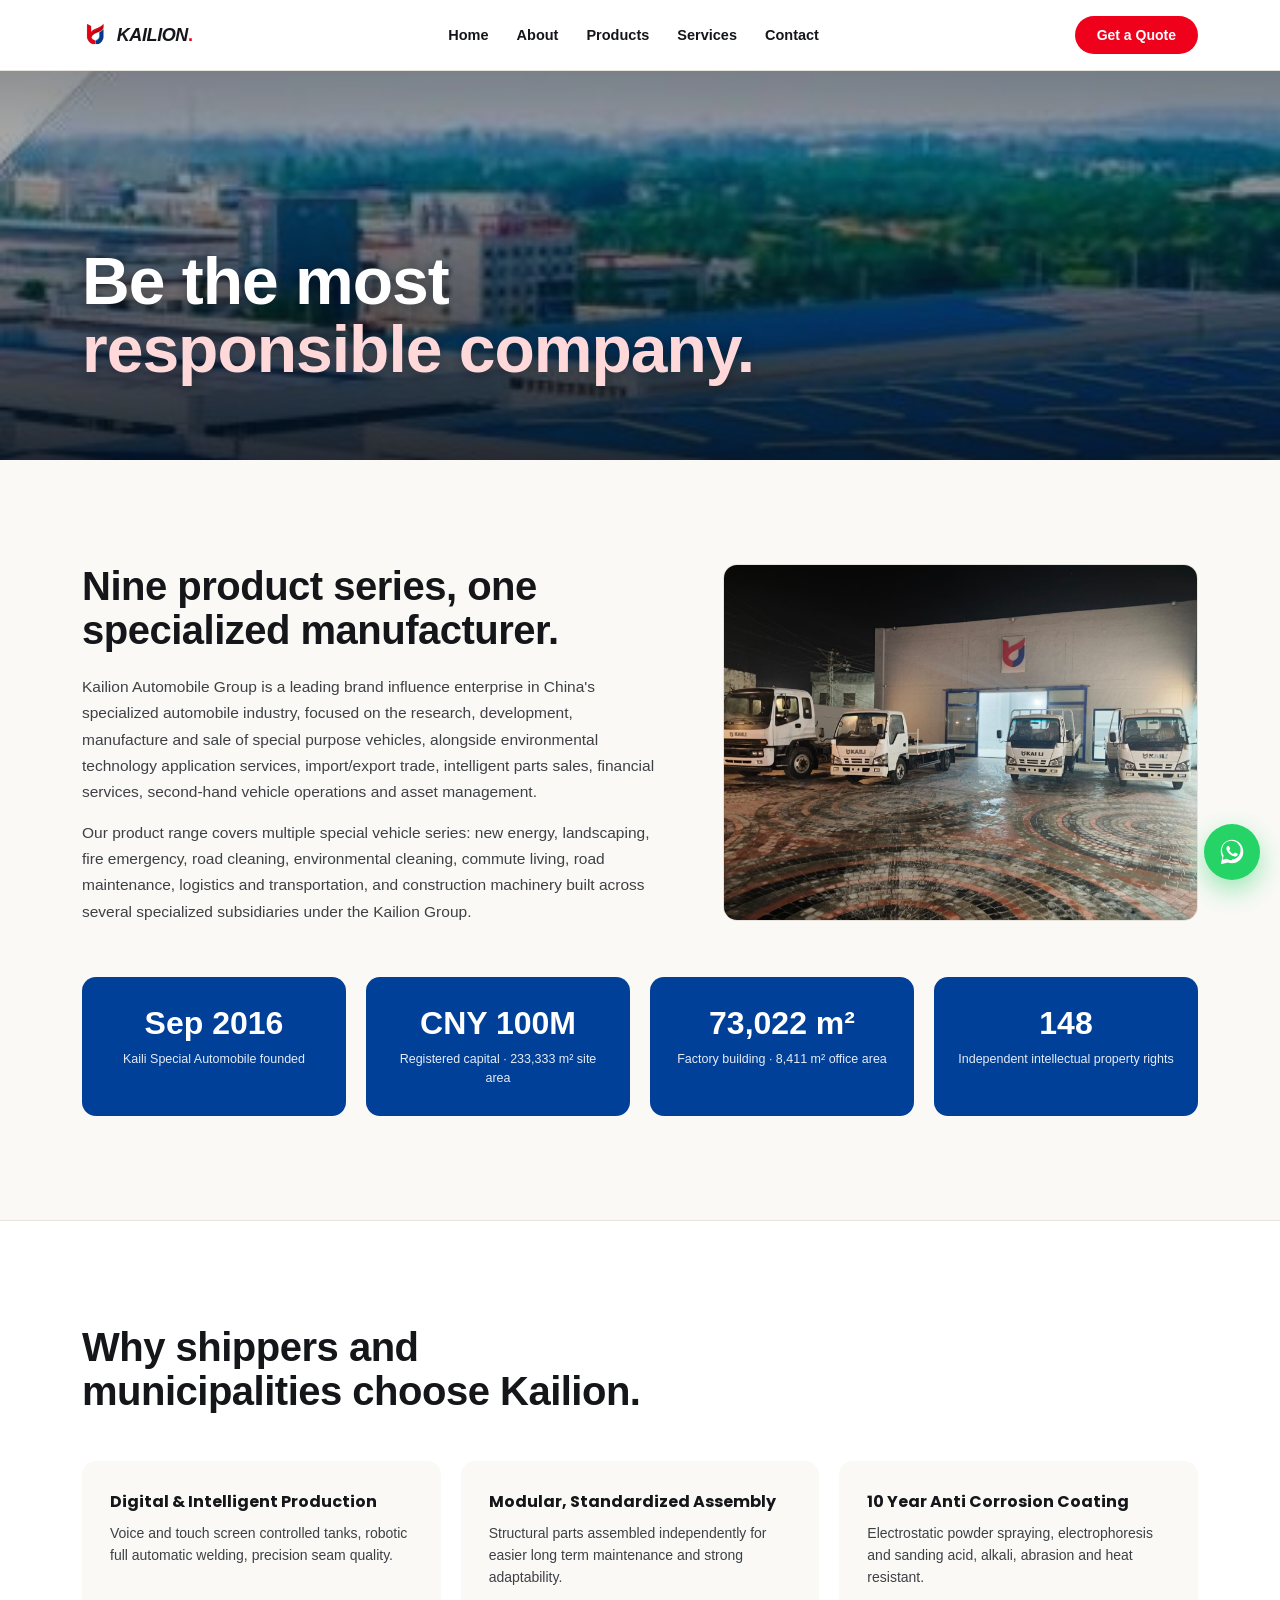
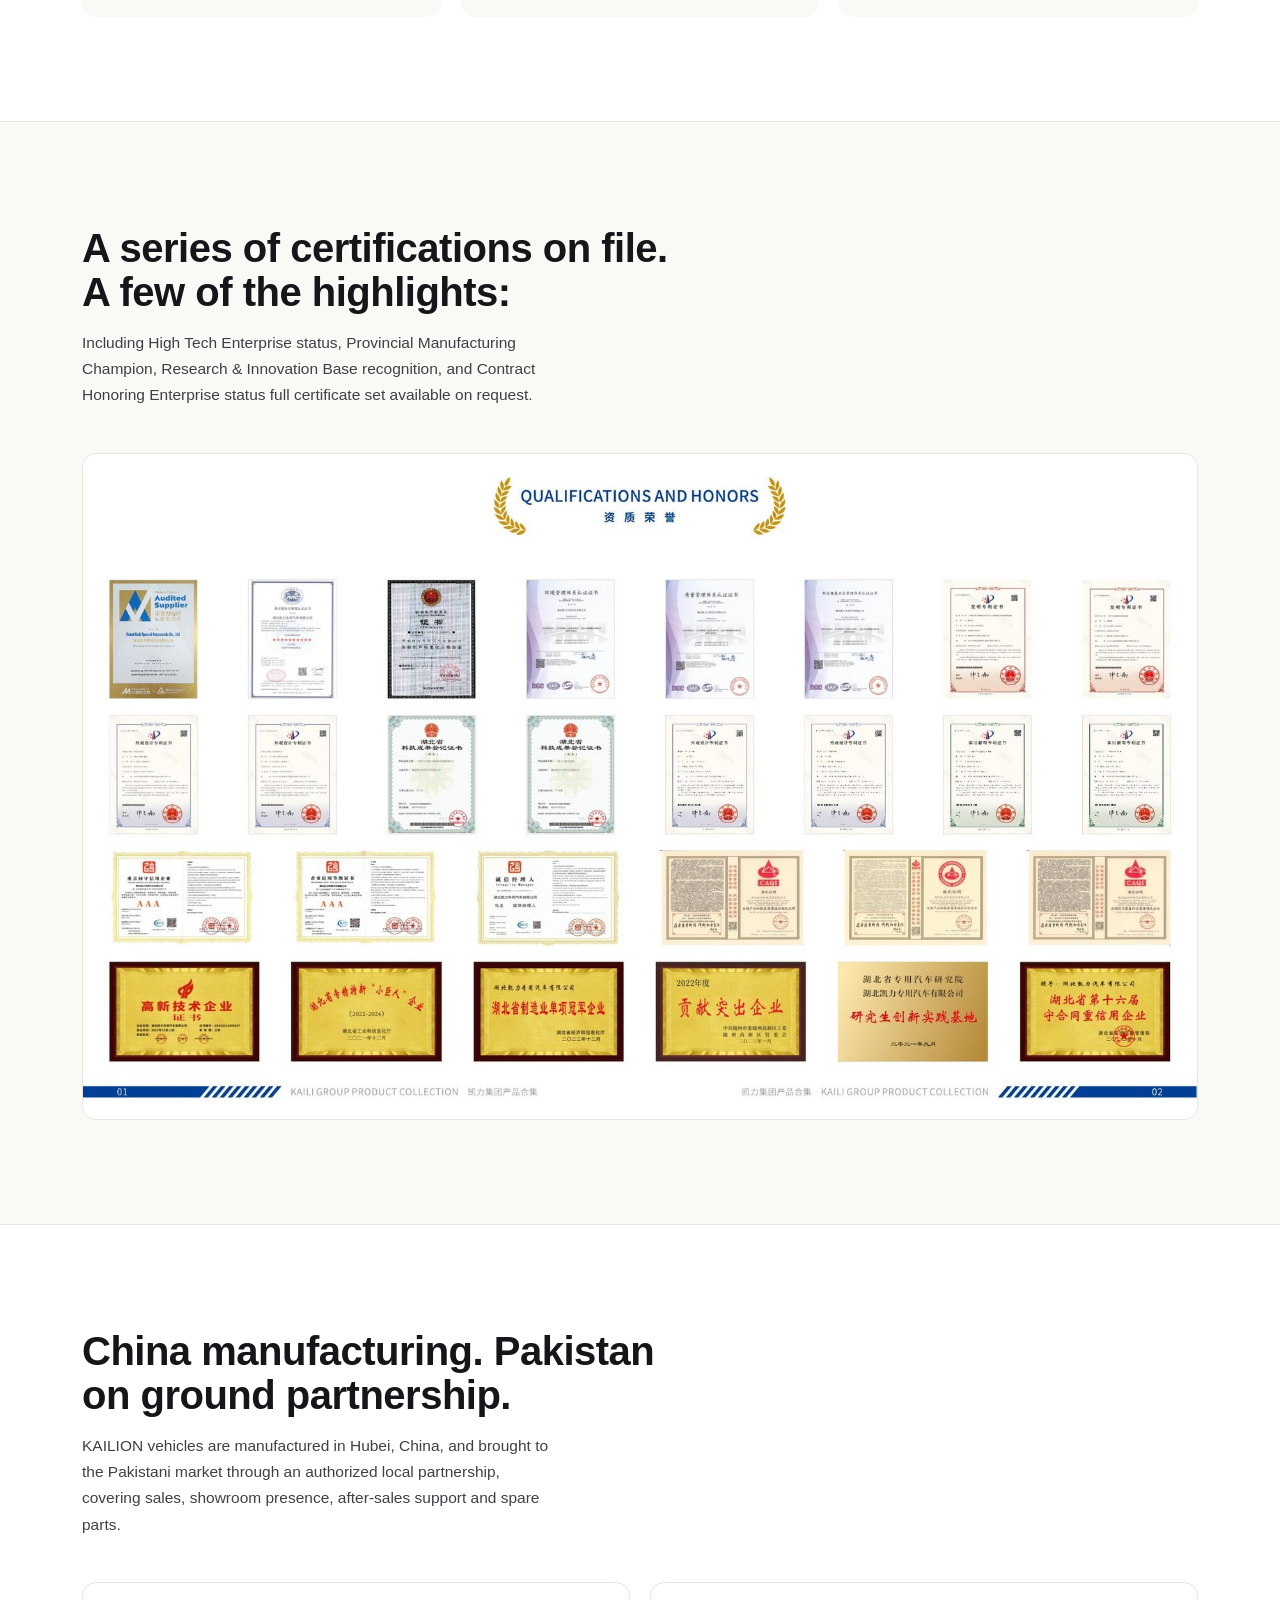
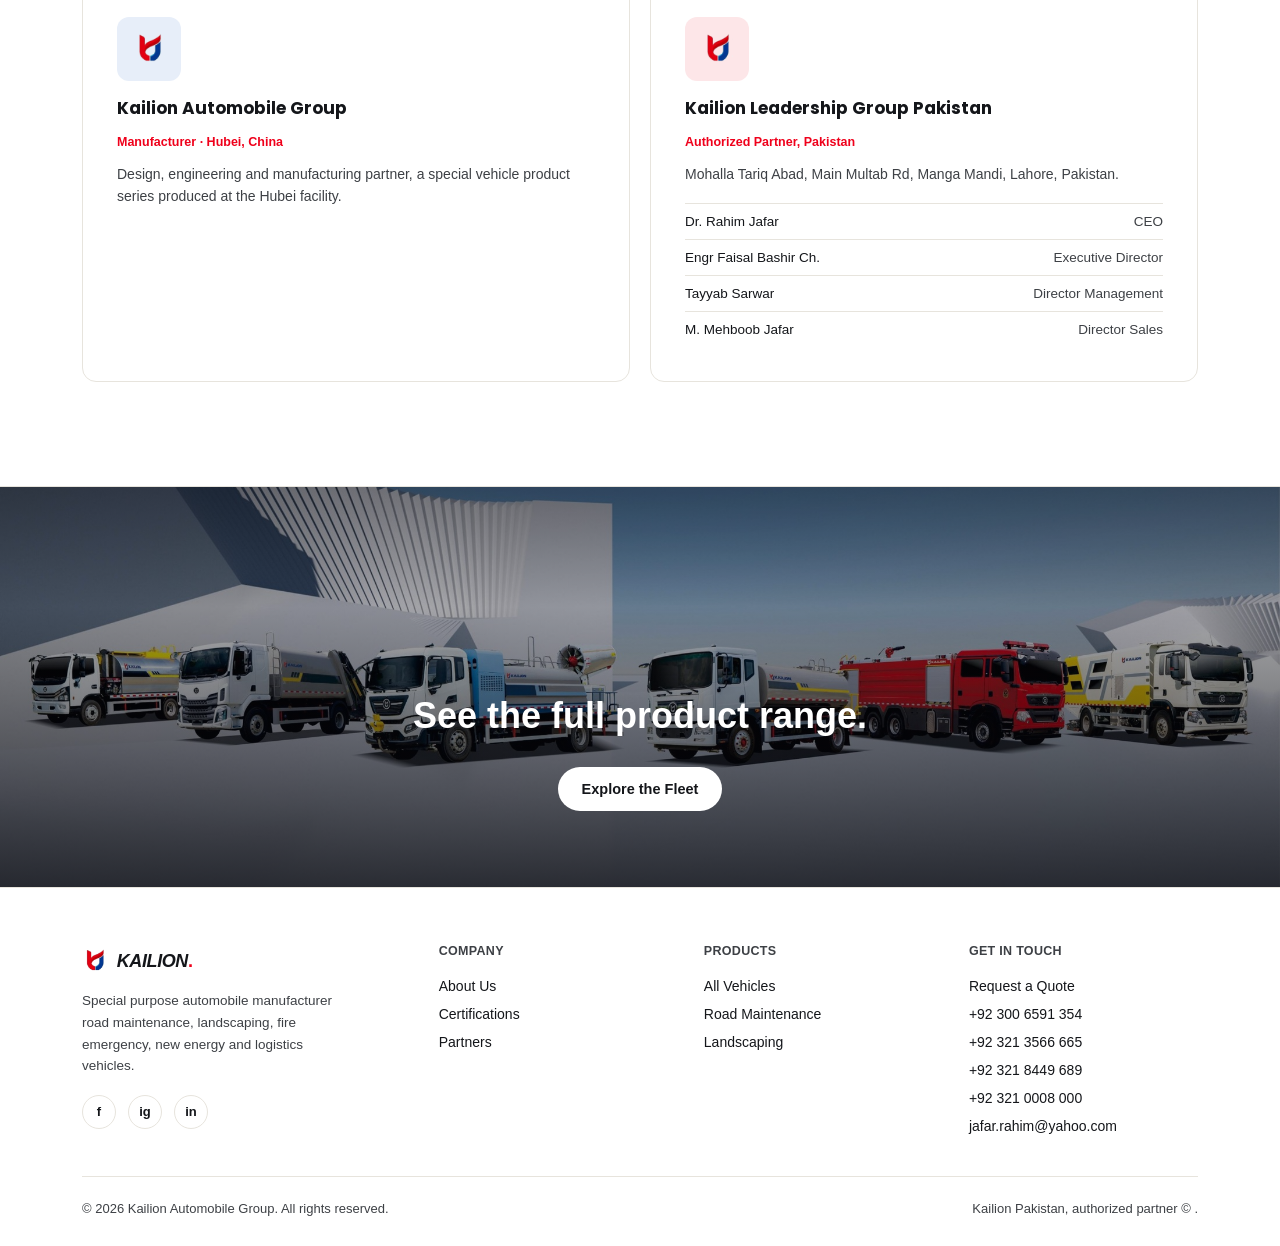
==== commit 7a4d7b6d: "Add files via upload" ====
--- a/about.html
+++ b/about.html
@@ -1,13 +1,187 @@
-<!DOCTYPE html><html lang="en"><head><meta charset="utf-8"><meta name="viewport" content="width=device-width, initial-scale=1">
-<title>About YAD Electric Vehicles | Lahore, Pakistan</title><meta name="description" content="About YAD Electric Vehicles, the brand of Yi An Da Hubei Automobile Co (Pvt) Ltd, Lahore. Electric scooters and three-wheelers with a strong build."><meta name="keywords" content="YAD electric scooter Pakistan, YAD Electric Vehicles Lahore, electric scooter price in Pakistan, electric bike Lahore, YAD T07, YAD X9, YAD S1, electric three wheeler Pakistan, graphene battery scooter, Yi An Da Hubei Automobile"><meta name="robots" content="index, follow, max-image-preview:large"><meta name="author" content="YAD Electric Vehicles"><link rel="canonical" href="https://www.yadebikes.com/about.html">
-<!-- DRAFT: Google Search Console verification. Replace the content value below with the code from Search Console (HTML tag method), then re-upload. -->
-<meta name="google-site-verification" content="DRAFT-PASTE-YOUR-SEARCH-CONSOLE-VERIFICATION-CODE-HERE">
-<meta property="og:type" content="website"><meta property="og:site_name" content="YAD Electric Vehicles"><meta property="og:title" content="About YAD Electric Vehicles | Lahore, Pakistan"><meta property="og:description" content="About YAD Electric Vehicles, the brand of Yi An Da Hubei Automobile Co (Pvt) Ltd, Lahore. Electric scooters and three-wheelers with a strong build."><meta property="og:url" content="https://www.yadebikes.com/about.html"><meta property="og:image" content="https://www.yadebikes.com/images/p/t07a.webp"><meta property="og:locale" content="en_PK">
-<meta name="twitter:card" content="summary_large_image"><meta name="twitter:title" content="About YAD Electric Vehicles | Lahore, Pakistan"><meta name="twitter:description" content="About YAD Electric Vehicles, the brand of Yi An Da Hubei Automobile Co (Pvt) Ltd, Lahore. Electric scooters and three-wheelers with a strong build."><meta name="twitter:image" content="https://www.yadebikes.com/images/p/t07a.webp">
-<meta name="geo.region" content="PK-PB"><meta name="geo.placename" content="Lahore"><meta name="theme-color" content="#f4f4f5"><meta name="format-detection" content="telephone=no">
-<link rel="icon" href="favicon.svg" type="image/svg+xml"><link rel="preconnect" href="https://fonts.googleapis.com"><link href="https://fonts.googleapis.com/css2?family=Poppins:wght@500;600;700&display=swap" rel="stylesheet"><link rel="stylesheet" href="css/style.css">
-<script type="application/ld+json">{"@context": "https://schema.org", "@type": "Organization", "name": "YAD Electric Vehicles", "legalName": "Yi An Da Hubei Automobile Co (Pvt) Ltd", "url": "https://www.yadebikes.com", "logo": "https://www.yadebikes.com/images/logo.svg", "telephone": "+92 300 6591 354", "address": {"@type": "PostalAddress", "streetAddress": "91-B, Sundar Small Industries Estate II", "addressLocality": "Lahore", "addressCountry": "PK"}}</script></head><body data-page="about"><div id="hdr"></div><main><section class="sec"><div class="wrap split"><div><div class="tag">About YAD</div><h1 style="font-size:clamp(34px,5vw,64px)">Ride the future. Be the changer.</h1><p>YAD Electric Vehicles is the brand of Yi An Da Hubei Automobile Co (Pvt) Ltd, based in Sundar Small Industries Estate II, Lahore. We make electric scooters and three-wheelers for people who want reliable, low-cost and clean transport.</p><p>Our range runs from everyday city scooters to powerful 2000W models, plus comfortable three-wheelers for families and light work. Our scooters come with disc brakes, LED lighting, a strong frame with front guard bars and a one year warranty.</p><p>Our promise is simple: honest specifications, clear prices and a team you can call directly.</p><a class="btn" href="shop.html">Explore models</a><a class="btn g" href="contact.html">Contact us</a></div><div class="ph"><img src="images/about/floor.jpg" alt="YAD assembly floor"></div></div></section>
-<section class="sec alt"><div class="wrap"><div class="band"><div><b>13</b><span>Models</span></div><div><b>2000W</b><span>Max motor</span></div><div><b>72V 38Ah</b><span>Top battery</span></div><div><b>1 Year</b><span>Scooter warranty</span></div></div></div></section>
-<section class="sec"><div class="wrap"><div class="tag">Showroom and assembly floor</div><h2>Inside YAD</h2><div class="gal4"><div class="ph"><img loading="lazy" src="images/about/red.jpg" alt="YAD S1"></div><div class="ph"><img loading="lazy" src="images/about/orange.jpg" alt="YAD T07"></div><div class="ph"><img loading="lazy" src="images/about/cargo.jpg" alt="YAD showroom"></div><div class="ph"><img loading="lazy" src="images/about/white.jpg" alt="YAD S1 Sport"></div></div></div></section>
-<section class="sec alt"><div class="wrap"><div class="tag">What we stand for</div><h2>Our values</h2><div class="feat"><div><b>01</b><h3>Strong build</h3><p>Durable frames and guard bars made for daily roads.</p></div><div><b>02</b><h3>Safety first</h3><p>Disc brakes and bright LED lights as standard.</p></div><div><b>03</b><h3>Clean mobility</h3><p>Zero emission transport for a better tomorrow.</p></div></div></div></section>
-<section class="sec"><div class="wrap"><div class="tag">Leadership</div><h2>Our team</h2><div class="feat"><div><h3>Dr. M. Rahim Jafar</h3><p>CEO</p></div><div><h3>M. Mehboob Jafar</h3><p>Director Sales</p></div><div><h3>Engr. Faisal Bashir Ch.</h3><p>Executive Director</p></div></div></div></section></main><div id="ftr"></div><script src="js/data.js"></script><script src="js/app.js"></script></body></html>+<!DOCTYPE html>
+<html lang="en">
+<head>
+<meta charset="UTF-8">
+<meta name="viewport" content="width=device-width, initial-scale=1.0">
+<title>About KailionTrucks Partners Company Profile &amp; Certifications</title>
+<meta name="description" content="About Kailion Automobile Group founded 2016 in Hubei, China. Company profile, certifications, manufacturing facts, and the Pakistan partnership.">
+<meta property="og:title" content="About Kailion  Company Profile & Certifications">
+<meta property="og:description" content="Founded 2016, Hubei China. 148 patents, 27 certifications, nine special vehicle product series.">
+<meta property="og:type" content="website">
+<link rel="preconnect" href="https://fonts.googleapis.com">
+<link rel="preconnect" href="https://fonts.gstatic.com" crossorigin>
+<link href="https://fonts.googleapis.com/css2?family=Inter:wght@400;500;600;700;800&family=Poppins:ital,wght@0,700;0,800;1,700;1,800&display=swap" rel="stylesheet">
+<!-- PASTE GOOGLE SEARCH CONSOLE VERIFICATION TAG HERE (only needed on index.html, but fine on every page) -->
+<link rel="canonical" href="https://kailiontrucks.com/about.html">
+<link rel="icon" type="image/x-icon" href="favicon.ico">
+<link rel="icon" type="image/png" sizes="32x32" href="assets/img/favicon-32.png">
+<link rel="icon" type="image/png" sizes="16x16" href="assets/img/favicon-16.png">
+<link rel="apple-touch-icon" sizes="180x180" href="assets/img/apple-touch-icon.png">
+<link rel="stylesheet" href="css/style.css">
+</head>
+<body>
+
+<header id="siteHeader">
+  <div class="wrap">
+    <a class="logo" href="index.html"><img src="assets/img/kailion-logo.png" alt="Kailion" style="height:34px; width:auto;"><span class="logo-word">KAILION<span style="color:var(--red);font-style:normal;">.</span></span></a>
+        <nav class="links">
+      <a href="index.html">Home</a>
+      <a href="about.html" class="active">About</a>
+      <a href="products.html">Products</a>
+      <a href="services.html">Services</a>
+      <a href="contact.html">Contact</a>
+    </nav>
+    <a href="https://wa.me/923006591354?text=Hi%2C%20I%27m%20interested%20in%20Kailion%20vehicles" class="cta-pill" target="_blank" rel="noopener">Get a Quote</a>
+    <button class="burger" id="burgerBtn" aria-label="Menu"><span></span><span></span><span></span></button>
+  </div>
+</header>
+
+<div id="mobileNav">
+  <div class="mtop"><div class="logo"><img src="assets/img/kailion-logo.png" alt="Kailion" style="height:34px; width:auto;"><span class="logo-word">KAILION<span style="color:var(--red);font-style:normal;">.</span></span></div><button class="close" id="mobileNavClose">×</button></div>
+    <a href="index.html">Home</a>
+  <a href="about.html">About</a>
+  <a href="products.html">Products</a>
+  <a href="services.html">Services</a>
+  <a href="contact.html">Contact</a>
+</div>
+
+<section class="photo-hero" style="min-height:460px;">
+  <img class="bgimg" src="assets/img/factory-aerial.jpg" alt="Kailion manufacturing campus, Hubei">
+  <div class="scrim"></div>
+  <div class="wrap content">
+    
+    <h1 class="hero-h"><span class="l">Be the most</span><span class="l">responsible company.</span></h1>
+  </div>
+</section>
+
+<section class="sec">
+  <div class="wrap" style="display:grid; grid-template-columns:1.1fr 0.9fr; gap:60px;">
+    <div class="reveal">
+      <h2 class="sec-h">Nine product series, one specialized manufacturer.</h2>
+      <p class="sec-p" style="max-width:none; margin-top:22px;">
+        Kailion Automobile Group is a leading brand influence enterprise in China's specialized automobile industry, focused on the research, development, manufacture and sale of special purpose vehicles, alongside environmental technology application services, import/export trade, intelligent parts sales, financial services, second-hand vehicle operations and asset management.
+      </p>
+      <p class="sec-p" style="max-width:none; margin-top:14px;">
+        Our product range covers multiple special vehicle series: new energy, landscaping, fire emergency, road cleaning, environmental cleaning, commute living, road maintenance, logistics and transportation, and construction machinery built across several specialized subsidiaries under the Kailion Group.
+      </p>
+    </div>
+    <div class="reveal rd1" style="border-radius:var(--radius); overflow:hidden; border:1px solid var(--line); align-self:start;">
+      <img src="assets/img/warehouse.jpg" alt="Kailion fleet at the dispatch yard">
+    </div>
+  </div>
+
+  <div class="wrap">
+    <div class="fact-grid">
+      <div class="fact-card reveal"><div class="n">Sep 2016</div><div class="l">Kaili Special Automobile founded</div></div>
+      <div class="fact-card reveal rd1"><div class="n">CNY 100M</div><div class="l">Registered capital · 233,333 m² site area</div></div>
+      <div class="fact-card reveal rd2"><div class="n">73,022 m²</div><div class="l">Factory building · 8,411 m² office area</div></div>
+      <div class="fact-card reveal rd3"><div class="n">148</div><div class="l">Independent intellectual property rights</div></div>
+    </div>
+  </div>
+</section>
+
+<section class="sec section-surface">
+  <div class="wrap">
+    <h2 class="sec-h reveal">Why shippers and municipalities choose Kailion.</h2>
+    <div class="card-grid" style="grid-template-columns:repeat(3,1fr);">
+      <div class="reveal" style="background:var(--bg); border-radius:var(--radius); padding:28px;">
+        <h4 style="font-size:16px; font-weight:700; margin-bottom:8px;">Digital &amp; Intelligent Production</h4>
+        <p style="font-size:14px; color:var(--muted); line-height:1.6;">Voice and touch screen controlled tanks, robotic full automatic welding, precision seam quality.</p>
+      </div>
+      <div class="reveal rd1" style="background:var(--bg); border-radius:var(--radius); padding:28px;">
+        <h4 style="font-size:16px; font-weight:700; margin-bottom:8px;">Modular, Standardized Assembly</h4>
+        <p style="font-size:14px; color:var(--muted); line-height:1.6;">Structural parts assembled independently for easier long term maintenance and strong adaptability.</p>
+      </div>
+      <div class="reveal rd2" style="background:var(--bg); border-radius:var(--radius); padding:28px;">
+        <h4 style="font-size:16px; font-weight:700; margin-bottom:8px;">10 Year Anti Corrosion Coating</h4>
+        <p style="font-size:14px; color:var(--muted); line-height:1.6;">Electrostatic powder spraying, electrophoresis and sanding acid, alkali, abrasion and heat resistant.</p>
+      </div>
+    </div>
+  </div>
+</section>
+
+<section class="sec" id="certs">
+  <div class="wrap">
+      
+    <h2 class="sec-h reveal">A series of  certifications on file. A few of the highlights:</h2>
+    <p class="sec-p reveal">Including High Tech Enterprise status, Provincial Manufacturing Champion, Research &amp; Innovation Base recognition, and Contract Honoring Enterprise status full certificate set available on request.</p>
+    <div class="reveal rd1" style="margin-top:44px; border-radius:var(--radius); overflow:hidden; border:1px solid var(--line);">
+      <img src="assets/img/awards-selected.jpg" alt="Kailion selected awards — High-Tech Enterprise, Provincial Manufacturing Champion and more">
+    </div>
+  </div>
+</section>
+
+<section class="sec section-surface" id="partners">
+  <div class="wrap">
+    <h2 class="sec-h reveal">China manufacturing. Pakistan on ground partnership.</h2>
+    <p class="sec-p reveal">KAILION vehicles are manufactured in Hubei, China, and brought to the Pakistani market through an authorized local partnership, covering sales, showroom presence, after-sales support and spare parts.</p>
+    <!--
+      HOW TO ADD A PARTNER CARD:
+      Duplicate one ".partner-card" block below, change the logo image path,
+      the name, the role text, and the description. Put logo files in assets/img/.
+    -->
+    <div class="card-grid" style="grid-template-columns:repeat(2,1fr); margin-top:44px;">
+      <div class="partner-card reveal" style="background:var(--surface); border:1px solid var(--line); border-radius:var(--radius); padding:34px; display:flex; flex-direction:column; align-items:flex-start; gap:14px;">
+        <div style="width:64px; height:64px; border-radius:12px; background:var(--blue-tint); display:flex; align-items:center; justify-content:center; padding:10px;"><img src="assets/img/kailion-logo.png" alt="Kailion" style="width:100%; height:100%; object-fit:contain;"></div>
+        <h4 style="font-size:17px; font-weight:700;">Kailion Automobile Group</h4>
+        <div style="font-size:12.5px; color:var(--red); font-weight:700;">Manufacturer · Hubei, China</div>
+        <p style="font-size:14px; color:var(--muted); line-height:1.6;">Design, engineering and manufacturing partner, a special vehicle product series produced at the Hubei facility.</p>
+      </div>
+      <div class="partner-card reveal rd1" style="background:var(--surface); border:1px solid var(--line); border-radius:var(--radius); padding:34px; display:flex; flex-direction:column; align-items:flex-start; gap:14px;">
+        <div style="width:64px; height:64px; border-radius:12px; background:var(--red-tint); display:flex; align-items:center; justify-content:center; padding:10px;"><img src="assets/img/kailion-logo.png" alt="Kailion Partners, Pakistan" style="width:100%; height:100%; object-fit:contain;"></div>
+        <h4 style="font-size:17px; font-weight:700;">Kailion Leadership Group Pakistan</h4>
+        <div style="font-size:12.5px; color:var(--red); font-weight:700;">Authorized Partner, Pakistan</div>
+        <p style="font-size:14px; color:var(--muted); line-height:1.6;">Mohalla Tariq Abad, Main Multab Rd, Manga Mandi, Lahore, Pakistan.</p>
+        <div style="display:flex; flex-direction:column; gap:0; margin-top:4px; font-size:13.5px; color:var(--ink); width:100%;">
+          <div style="display:flex; justify-content:space-between; padding:10px 0; border-top:1px solid var(--line);"><span>Dr. Rahim Jafar</span><span style="color:var(--muted);">CEO</span></div>
+          <div style="display:flex; justify-content:space-between; padding:10px 0; border-top:1px solid var(--line);"><span>Engr Faisal Bashir Ch.</span><span style="color:var(--muted);">Executive Director</span></div>
+          <div style="display:flex; justify-content:space-between; padding:10px 0; border-top:1px solid var(--line);"><span>Tayyab Sarwar</span><span style="color:var(--muted);">Director Management</span></div>
+          <div style="display:flex; justify-content:space-between; padding:10px 0; border-top:1px solid var(--line);"><span>M. Mehboob Jafar</span><span style="color:var(--muted);">Director Sales</span></div>
+        </div>
+      </div>
+    </div>
+  </div>
+</section>
+
+<section class="photo-hero" style="min-height:400px;">
+  <img class="bgimg" src="assets/img/hero-lineup.jpg" alt="Kailion vehicle lineup">
+  <div class="scrim"></div>
+  <div class="wrap content" style="text-align:center; align-items:center; display:flex; flex-direction:column;">
+    <h2 style="color:#fff; font-size:clamp(22px,3.6vw,36px); font-weight:800;">See the full product range.</h2>
+    <div class="hero-ctas" style="animation-delay:0; opacity:1; justify-content:center;">
+      <a href="products.html" class="btn-solid">Explore the Fleet</a>
+    </div>
+  </div>
+</section>
+
+<footer>
+  <div class="wrap">
+    <div class="fgrid">
+      <div>
+        <div class="logo" style="margin-bottom:12px;"><img src="assets/img/kailion-logo.png" alt="Kailion" style="height:34px; width:auto;"><span class="logo-word">KAILION<span style="color:var(--red);font-style:normal;">.</span></span></div>
+        <p style="font-size:13.5px; color:var(--muted); line-height:1.6; max-width:260px;">Special purpose automobile manufacturer road maintenance, landscaping, fire emergency, new energy and logistics vehicles.</p>
+        <div class="social-row" style="margin-top:18px;">
+          <a href="#" aria-label="Facebook">f</a>
+          <a href="#" aria-label="Instagram">ig</a>
+          <a href="#" aria-label="LinkedIn">in</a>
+        </div>
+      </div>
+      <div><h5>Company</h5><div class="flist"><a href="about.html">About Us</a><a href="about.html#certs">Certifications</a><a href="about.html#partners">Partners</a></div></div>
+      <div><h5>Products</h5><div class="flist"><a href="products.html">All Vehicles</a><a href="products.html">Road Maintenance</a><a href="products.html">Landscaping</a></div></div>
+      <div><h5>Get In Touch</h5><div class="flist"><a href="contact.html">Request a Quote</a><a href="tel:+923006591354">+92 300 6591 354</a><a href="tel:+923213566665">+92 321 3566 665</a><a href="tel:+923218449689">+92 321 8449 689</a><a href="tel:+923210008000">+92 321 0008 000</a><a href="mailto:jafar.rahim@yahoo.com">jafar.rahim@yahoo.com</a></div></div>
+    </div>
+    <div class="fbottom">
+      <div>© 2026 Kailion Automobile Group. All rights reserved.</div>
+      <div>Kailion Pakistan, authorized partner © .</div>
+    </div>
+  </div>
+</footer>
+
+
+<a href="https://wa.me/923006591354?text=Hi%2C%20I%27m%20interested%20in%20Kailion%20vehicles" class="wa-float" target="_blank" rel="noopener" aria-label="Chat on WhatsApp">
+  <svg viewBox="0 0 32 32" width="30" height="30" xmlns="http://www.w3.org/2000/svg"><path fill="#fff" d="M16.02 3C9.4 3 4 8.4 4 15.02c0 2.35.66 4.55 1.8 6.44L4 29l7.72-1.75a11.9 11.9 0 0 0 4.3.8h.01c6.62 0 12.02-5.4 12.02-12.03C28.05 8.4 22.65 3 16.02 3Zm0 21.9h-.01a9.9 9.9 0 0 1-5.05-1.39l-.36-.21-4.58 1.04 1.06-4.46-.24-.38a9.86 9.86 0 0 1-1.52-5.48c0-5.47 4.45-9.92 9.93-9.92 2.65 0 5.14 1.03 7.01 2.9a9.85 9.85 0 0 1 2.9 7.02c0 5.47-4.45 9.88-9.14 9.88Zm5.44-7.41c-.3-.15-1.76-.87-2.03-.97-.27-.1-.47-.15-.67.15-.2.3-.77.97-.94 1.17-.17.2-.35.22-.65.07-.3-.15-1.24-.46-2.37-1.47-.87-.78-1.47-1.74-1.64-2.04-.17-.3-.02-.46.13-.6.13-.13.3-.35.45-.52.15-.17.2-.3.3-.5.1-.2.05-.37-.02-.52-.07-.15-.67-1.62-.92-2.22-.24-.58-.49-.5-.67-.51h-.57c-.2 0-.52.07-.79.37-.27.3-1.04 1.02-1.04 2.48 0 1.46 1.07 2.87 1.22 3.07.15.2 2.1 3.2 5.08 4.49.71.31 1.26.49 1.69.62.71.23 1.36.2 1.87.12.57-.08 1.76-.72 2-1.42.25-.69.25-1.29.17-1.42-.07-.13-.27-.2-.57-.35Z"/></svg>
+</a>
+
+<script src="js/main.js"></script>
+</body>
+</html>
